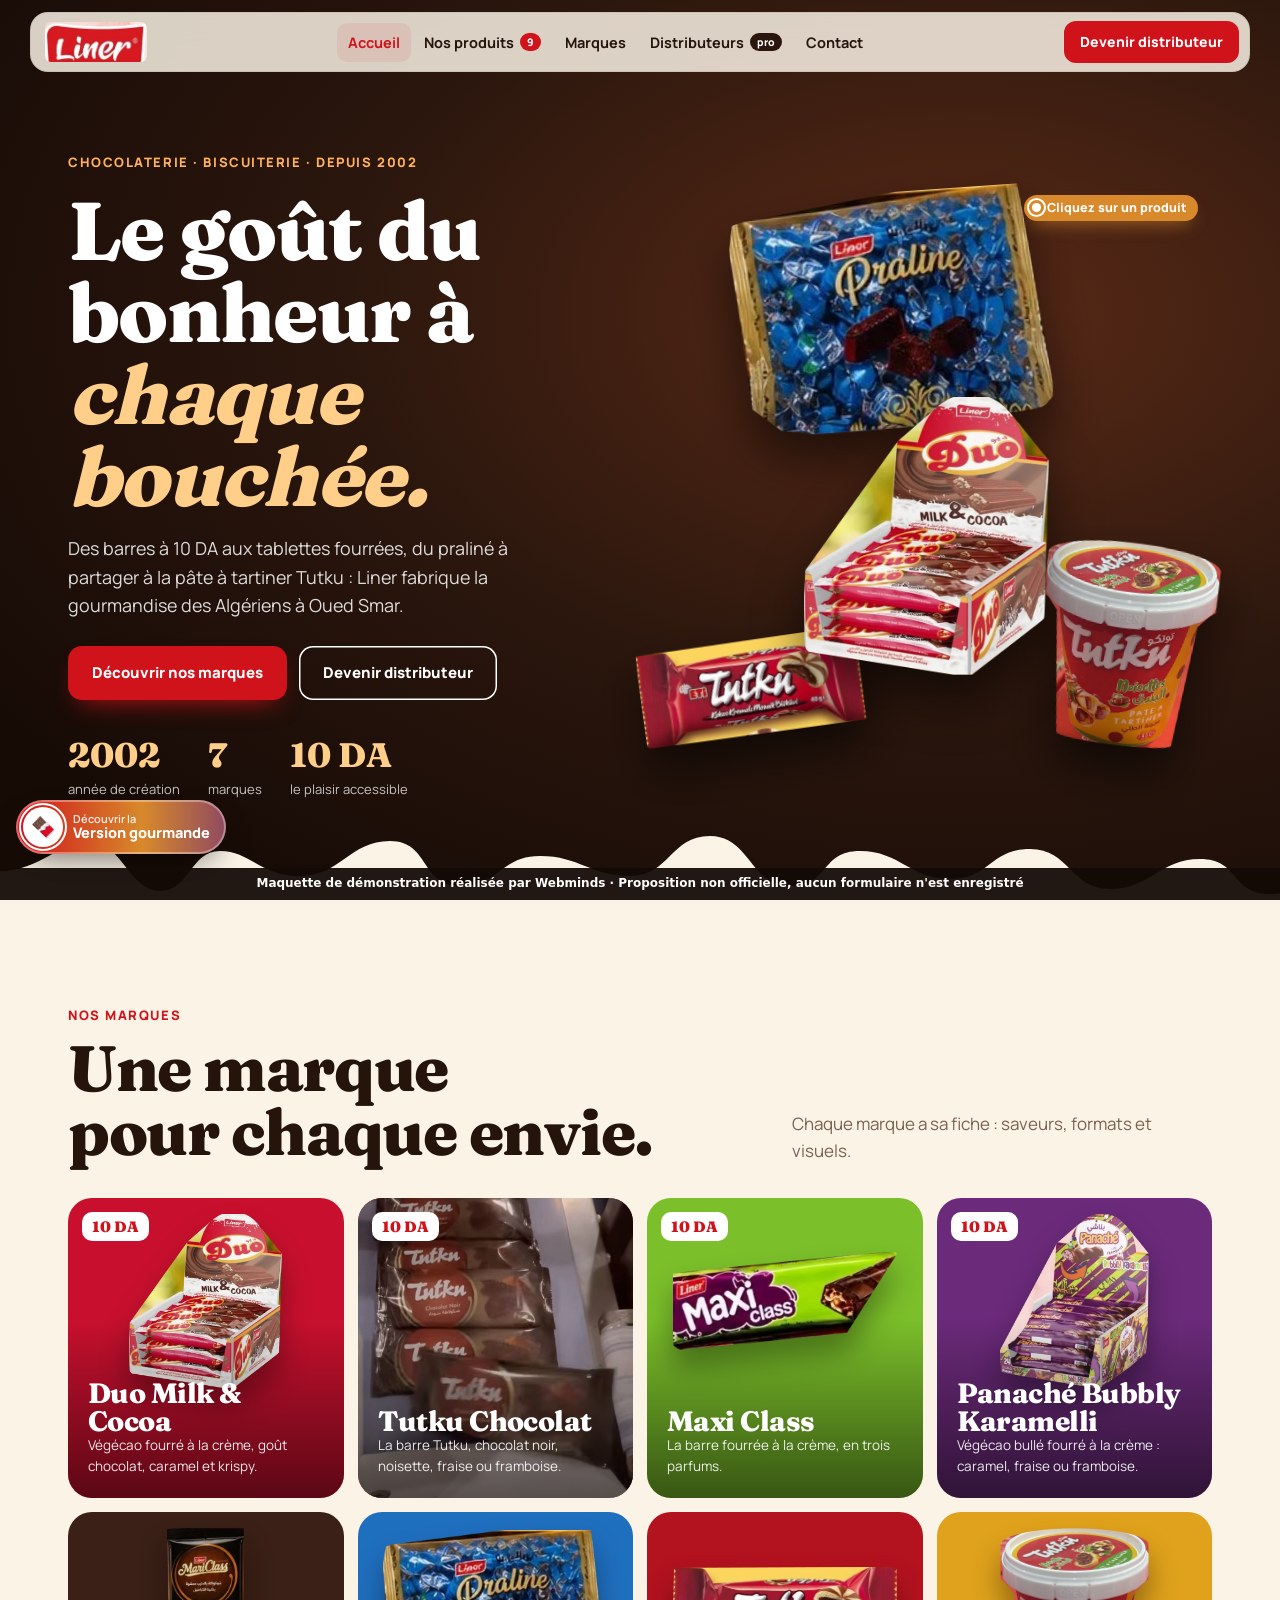
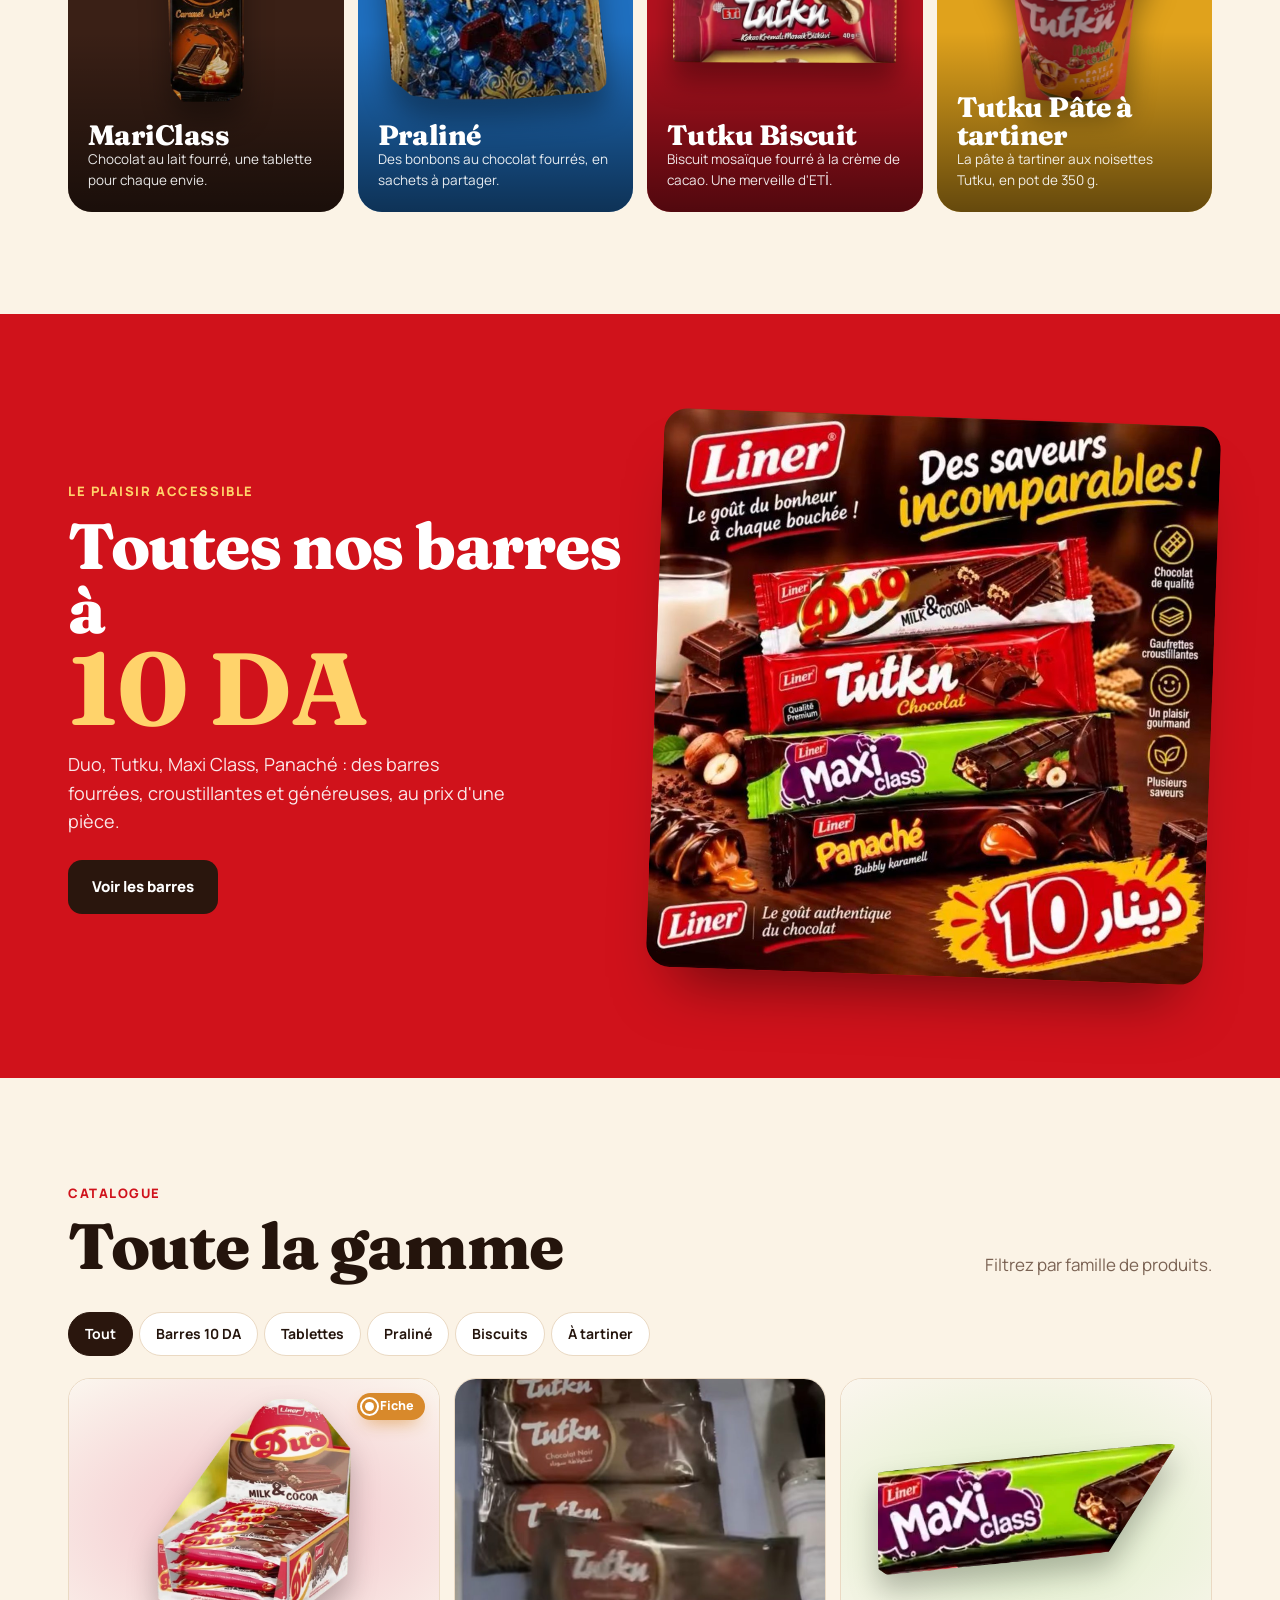
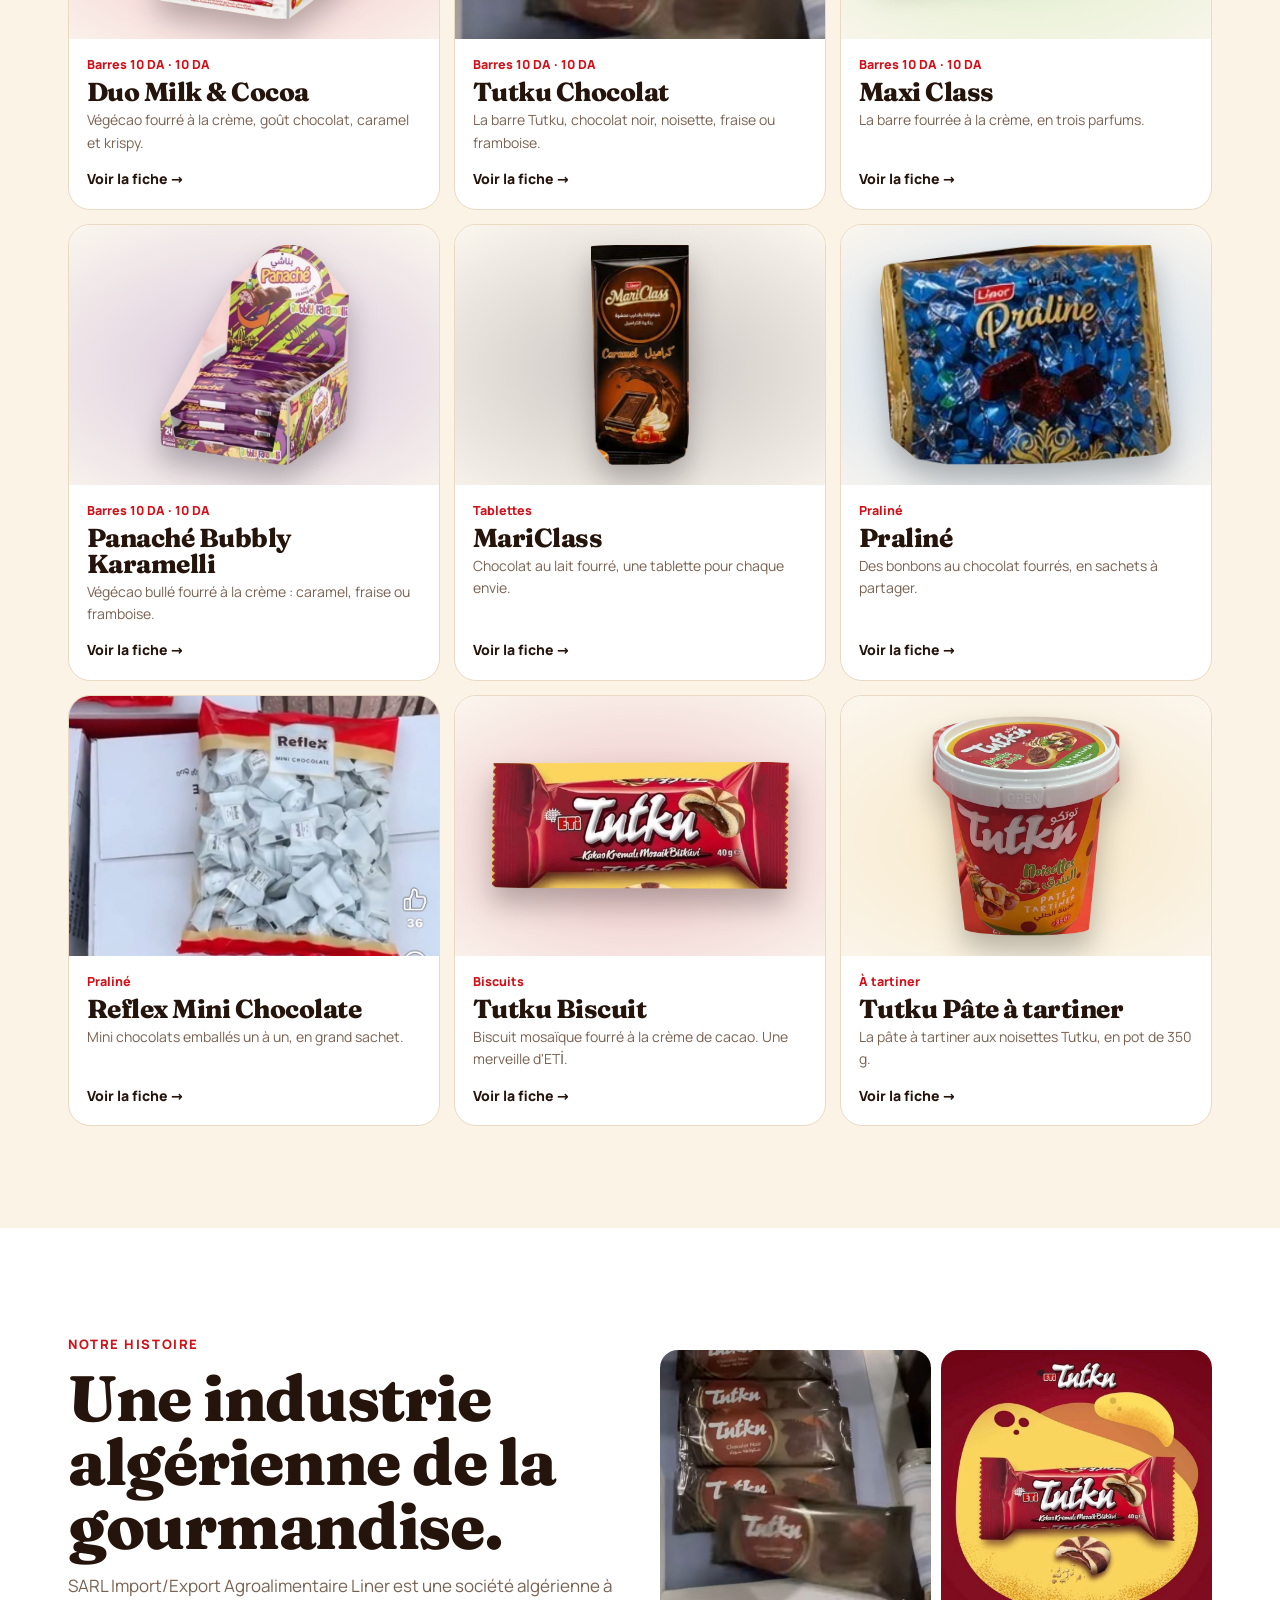
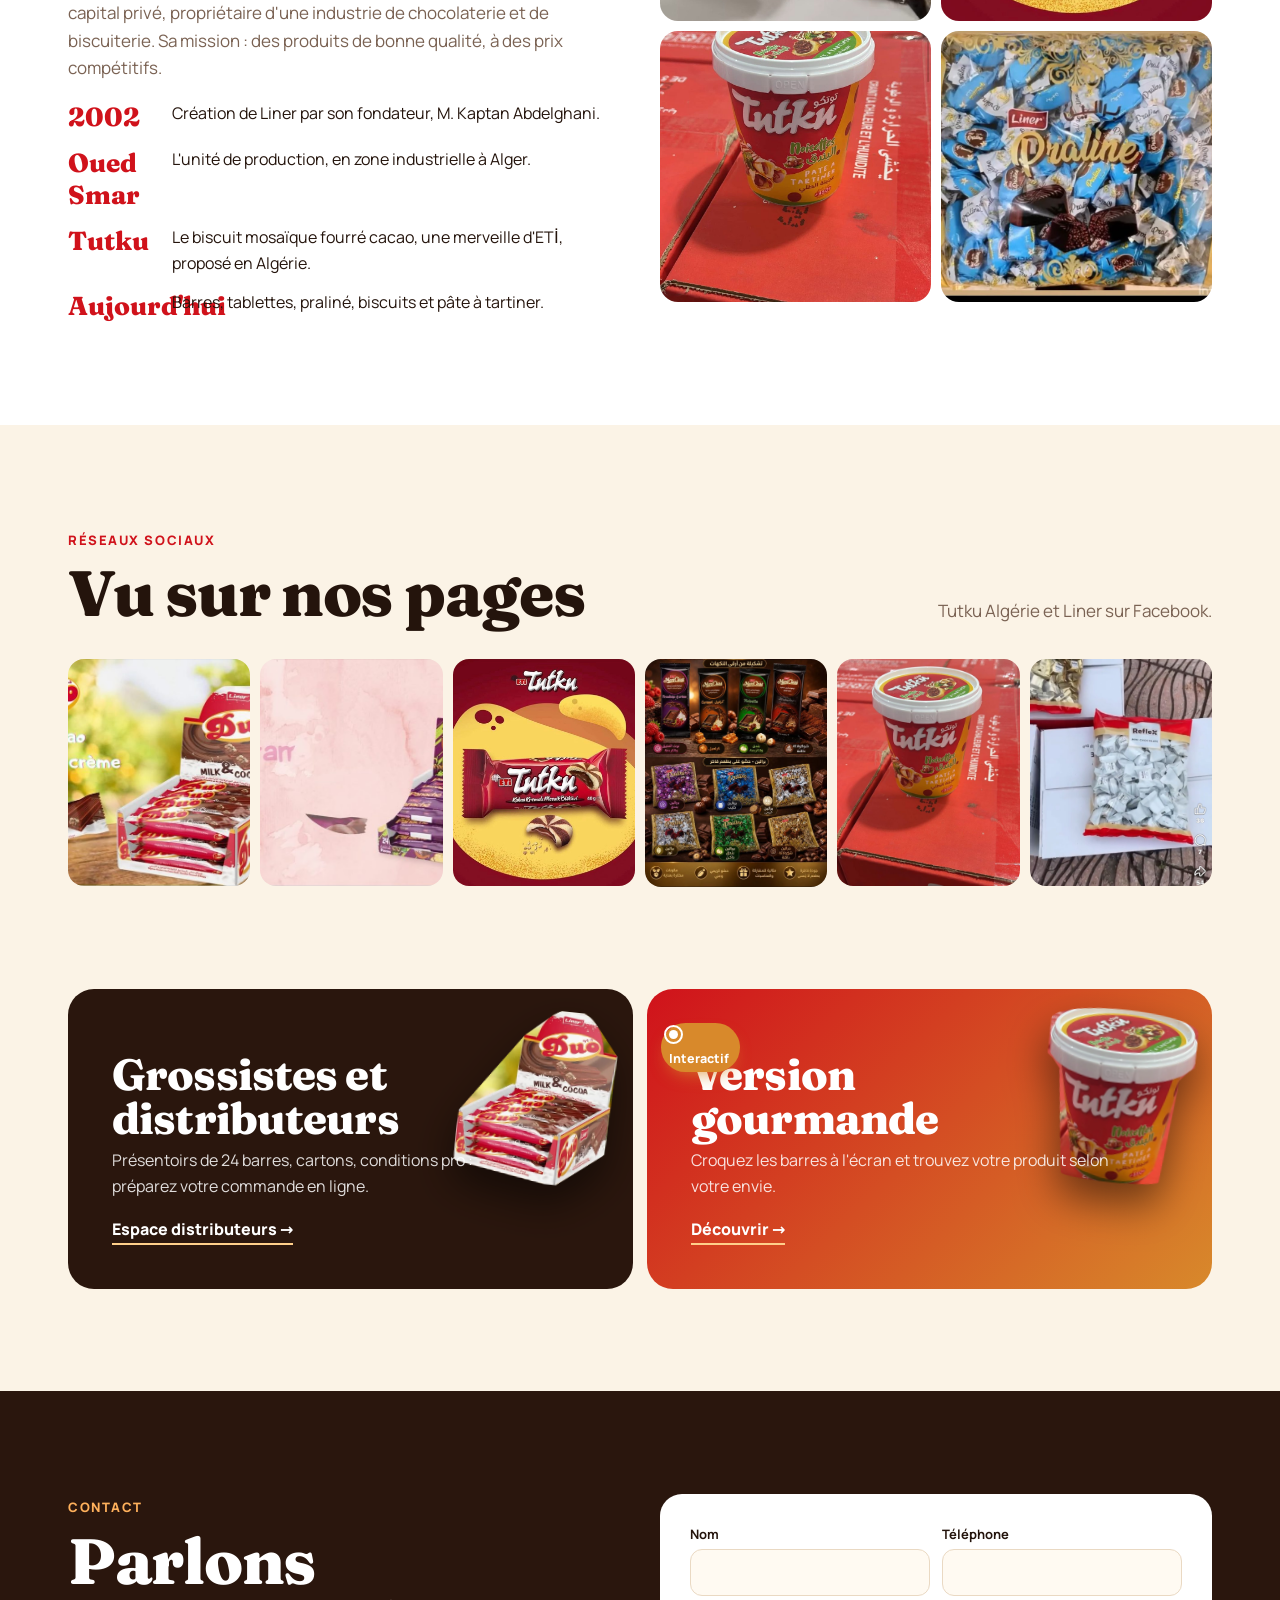
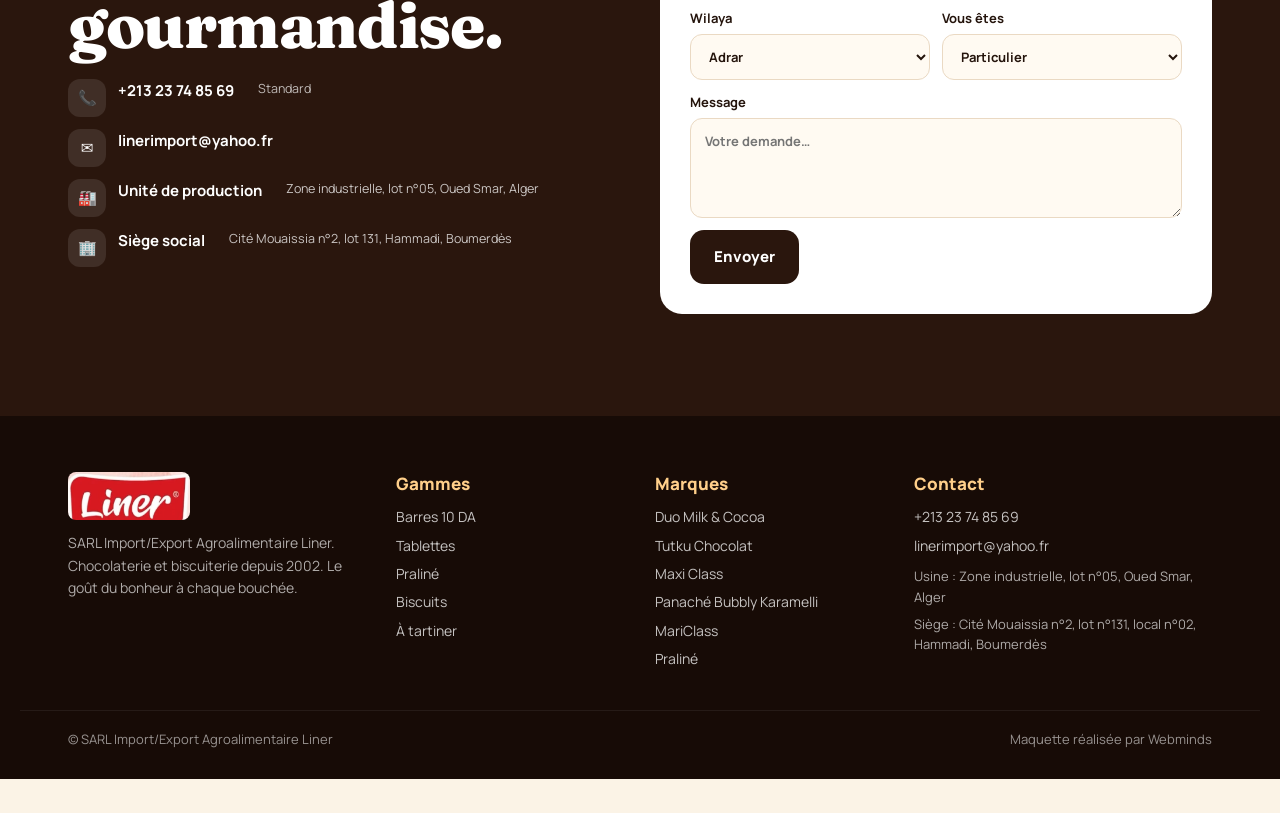
==== index.html @ 7b21f213 "Liner : site 2 versions (corporate + gourmande), produits, distributeurs, proposition réseaux sociau" ====
<!DOCTYPE html><html lang="fr"><head>
<meta charset="utf-8"><meta name="viewport" content="width=device-width, initial-scale=1, viewport-fit=cover"><meta name="robots" content="noindex, nofollow"><meta name="theme-color" content="#2a160d">
<link rel="stylesheet" href="style.css"><link rel="icon" href="img/logo-liner.png">
<title>Liner — Chocolaterie et biscuiterie algérienne depuis 2002</title>
<meta name="description" content="Liner : Duo, Tutku, Maxi Class, Panaché, MariClass, Praliné. Chocolaterie et biscuiterie algérienne depuis 2002, usine à Oued Smar.">
</head><body data-v="corp">
<div id="hdr"></div>
<main>
<section class="c-hero"><div class="wrap in">
 <div>
  <span class="kick">Chocolaterie · Biscuiterie · Depuis 2002</span>
  <h1>Le goût du bonheur à <em>chaque bouchée.</em></h1>
  <p class="lead">Des barres à 10 DA aux tablettes fourrées, du praliné à partager à la pâte à tartiner Tutku : Liner fabrique la gourmandise des Algériens à Oued Smar.</p>
  <div style="display:flex;gap:12px;flex-wrap:wrap"><a class="btn r" href="#marques">Découvrir nos marques</a><a class="btn o" href="distributeurs.html">Devenir distributeur</a></div>
  <div class="stats"><div><b>2002</b><span>année de création</span></div><div><b>7</b><span>marques</span></div><div><b>10 DA</b><span>le plaisir accessible</span></div></div>
 </div>
 <div class="heap" id="heap"><span class="tap tr"><i></i>Cliquez sur un produit</span></div>
</div><svg class="drip" viewBox="0 0 1440 70" preserveAspectRatio="none" aria-hidden="true"><path fill="currentColor" d="M0 70V40c40 0 60-30 90-30s40 50 70 50 30-40 60-40 40 25 80 25 50-35 90-35 30 45 70 45 40-30 80-30 50 20 90 20 40-40 80-40 40 50 80 50 30-35 70-35 50 28 90 28 40-30 80-30 40 40 80 40 50-30 90-30 30 35 70 35 40-25 80-25V70z"/></svg></section>

<section id="marques"><div class="wrap">
 <div class="shead"><div><span class="kick">Nos marques</span><h2 style="margin-top:8px">Une marque<br>pour chaque envie.</h2></div><p>Chaque marque a sa fiche : saveurs, formats et visuels.</p></div>
 <div class="brands" id="brands"></div>
</div></section>

<section class="ten"><div class="wrap teng">
 <div class="rv"><span class="kick" style="color:#ffd36b">Le plaisir accessible</span><h2 style="margin-top:10px">Toutes nos barres à <b>10 DA</b></h2><p style="font-size:18px;opacity:.9;margin:16px 0 24px;max-width:440px">Duo, Tutku, Maxi Class, Panaché : des barres fourrées, croustillantes et généreuses, au prix d'une pièce.</p><a class="btn c" href="produits.html?cat=barres">Voir les barres</a></div>
 <div class="rv"><img src="img/camp-10da.jpg" alt="Les barres Liner à 10 DA"></div>
</div></section>

<section id="gamme"><div class="wrap">
 <div class="shead"><div><span class="kick">Catalogue</span><h2 style="margin-top:8px">Toute la gamme</h2></div><p>Filtrez par famille de produits.</p></div>
 <div class="filters" id="fl"></div><div class="grid" id="grid"></div>
</div></section>

<section style="background:#fff"><div class="wrap story">
 <div class="rv"><span class="kick">Notre histoire</span><h2 style="margin-top:10px">Une industrie algérienne de la gourmandise.</h2>
  <p style="font-size:17px;color:var(--mut);margin-top:14px">SARL Import/Export Agroalimentaire Liner est une société algérienne à capital privé, propriétaire d'une industrie de chocolaterie et de biscuiterie. Sa mission : des produits de bonne qualité, à des prix compétitifs.</p>
  <ul class="tl"><li><b>2002</b><span>Création de Liner par son fondateur, M. Kaptan Abdelghani.</span></li><li><b>Oued Smar</b><span>L'unité de production, en zone industrielle à Alger.</span></li><li><b>Tutku</b><span>Le biscuit mosaïque fourré cacao, une merveille d'ETİ, proposé en Algérie.</span></li><li><b>Aujourd'hui</b><span>Barres, tablettes, praliné, biscuits et pâte à tartiner.</span></li></ul></div>
 <div class="mosaic rv"><img src="img/camp-noir.jpg" alt="Production des barres Tutku" loading="lazy"><img src="img/camp-eti.jpg" alt="Biscuit Tutku" loading="lazy"><img src="img/camp-jar.jpg" alt="Pâte à tartiner Tutku" loading="lazy"><img src="img/camp-praline.jpg" alt="Praliné Liner" loading="lazy"></div>
</div></section>

<section><div class="wrap">
 <div class="shead"><div><span class="kick">Réseaux sociaux</span><h2 style="margin-top:8px">Vu sur nos pages</h2></div><p>Tutku Algérie et Liner sur Facebook.</p></div>
 <div class="gal" id="gal"></div>
</div></section>

<section style="padding-top:0"><div class="wrap duo2">
 <a class="blk rv" href="distributeurs.html"><img class="pk" src="img/duobox.webp" alt=""><h3>Grossistes et<br>distributeurs</h3><p>Présentoirs de 24 barres, cartons, conditions pro : préparez votre commande en ligne.</p><span class="go">Espace distributeurs →</span></a>
 <a class="blk rv" href="fun.html?v=fun" style="background:linear-gradient(135deg,#d0121b,#d8892b)"><span class="tap tl"><i></i>Interactif</span><img class="pk" src="img/jar.webp" alt=""><h3>Version<br>gourmande</h3><p>Croquez les barres à l'écran et trouvez votre produit selon votre envie.</p><span class="go">Découvrir →</span></a>
</div></section>
<section class="contact" id="contact"><div class="wrap cg">
 <div><span class="kick" style="color:#ffb15c">Contact</span><h2 style="margin-top:10px">Parlons<br>gourmandise.</h2>
  <div class="ci">
   <a href="tel:+21323748569"><span>📞</span><div><b>+213 23 74 85 69</b><br><small style="opacity:.7">Standard</small></div></a>
   <a href="mailto:linerimport@yahoo.fr"><span>✉️</span><div><b>linerimport@yahoo.fr</b></div></a>
   <div><span>🏭</span><div><b>Unité de production</b><br><small style="opacity:.75">Zone industrielle, lot n°05, Oued Smar, Alger</small></div></div>
   <div><span>🏢</span><div><b>Siège social</b><br><small style="opacity:.75">Cité Mouaissia n°2, lot 131, Hammadi, Boumerdès</small></div></div>
  </div></div>
 <form class="f" id="cform">
  <label>Nom<input required autocomplete="name"></label><label>Téléphone<input type="tel" required autocomplete="tel"></label>
  <label>Wilaya<select id="cw"></select></label><label>Vous êtes<select><option>Particulier</option><option>Épicerie / supérette</option><option>Grossiste / distributeur</option><option>Grande surface</option></select></label>
  <label class="full">Message<textarea placeholder="Votre demande…"></textarea></label>
  <button class="btn c" type="submit">Envoyer</button>
 </form></div></section>
</main>
<div id="ftr"></div>
<script src="data.js"></script><script src="core.js"></script>
<script>
document.getElementById('heap').insertAdjacentHTML('beforeend',['tutku','duo','pate','praline'].map(k=>'<a href="produit.html?p='+k+'" aria-label="'+P[k].name+'">'+pimg(k)+'</a>').join(''));
document.getElementById('brands').innerHTML=ORDER.filter(k=>k!=='reflex').slice(0,8).map(k=>{const p=P[k];return '<a class="br rv" href="produit.html?p='+k+'" style="--c:'+p.c+'">'+(p.price?'<span class="px">'+p.price+'</span>':'')+'<div class="im">'+pimg(k)+'</div><div><h3>'+p.name+'</h3><p>'+p.short+'</p></div></a>'}).join('');
let cat='all';const fl=document.getElementById('fl');
fl.innerHTML=[['all','Tout']].concat(Object.keys(CAT).map(c=>[c,CAT[c][0]])).map(x=>'<button type="button" data-c="'+x[0]+'" class="'+(x[0]==='all'?'on':'')+'">'+x[1]+'</button>').join('');
document.getElementById('grid').innerHTML=ORDER.map((k,i)=>{const p=P[k];return '<a class="pc" data-c="'+p.cat+'" href="produit.html?p='+k+'" style="--c:'+p.c+'">'+(i===0?'<span class="tap tr"><i></i>Fiche</span>':'')+'<div class="vis">'+pimg(k)+'</div><div class="tx"><small>'+CAT[p.cat][0]+(p.price?' · '+p.price:'')+'</small><h3>'+p.name+'</h3><p>'+p.short+'</p><span class="go">Voir la fiche →</span></div></a>'}).join('');
fl.onclick=e=>{const b=e.target.closest('button');if(!b)return;fl.querySelectorAll('button').forEach(x=>x.classList.toggle('on',x===b));document.querySelectorAll('.pc').forEach(c=>c.classList.toggle('hide',b.dataset.c!=='all'&&c.dataset.c!==b.dataset.c))};
document.getElementById('gal').innerHTML=['duo','panache','tutku','mariclass','pate','reflex'].map(k=>'<a href="produit.html?p='+k+'"><img src="'+P[k].camp+'" alt="Publication '+P[k].name+'" loading="lazy"></a>').join('');
contactInit();reveal();
</script>
</body></html>
---- style.css ----
@font-face{font-family:'Fraunces';font-weight:600;font-display:swap;src:url(fonts/fraunces-latin-600-normal.woff2) format('woff2')}
@font-face{font-family:'Fraunces';font-weight:700;font-display:swap;src:url(fonts/fraunces-latin-700-normal.woff2) format('woff2')}
@font-face{font-family:'Fraunces';font-weight:800;font-display:swap;src:url(fonts/fraunces-latin-800-normal.woff2) format('woff2')}
@font-face{font-family:'Fraunces';font-weight:900;font-display:swap;src:url(fonts/fraunces-latin-900-normal.woff2) format('woff2')}
@font-face{font-family:'Baloo 2';font-weight:600;font-display:swap;src:url(fonts/baloo-2-latin-600-normal.woff2) format('woff2')}
@font-face{font-family:'Baloo 2';font-weight:700;font-display:swap;src:url(fonts/baloo-2-latin-700-normal.woff2) format('woff2')}
@font-face{font-family:'Baloo 2';font-weight:800;font-display:swap;src:url(fonts/baloo-2-latin-800-normal.woff2) format('woff2')}
@font-face{font-family:'Manrope';font-weight:400;font-display:swap;src:url(fonts/manrope-latin-400-normal.woff2) format('woff2')}
@font-face{font-family:'Manrope';font-weight:600;font-display:swap;src:url(fonts/manrope-latin-600-normal.woff2) format('woff2')}
@font-face{font-family:'Manrope';font-weight:700;font-display:swap;src:url(fonts/manrope-latin-700-normal.woff2) format('woff2')}
@font-face{font-family:'Manrope';font-weight:800;font-display:swap;src:url(fonts/manrope-latin-800-normal.woff2) format('woff2')}
:root{--red:#d0121b;--red2:#a50d14;--coc:#2a160d;--coc2:#45251a;--cream:#fbf3e6;--car:#d8892b;--ink:#24140c;--mut:#7a6253;--line:#ead9c3;--ease:cubic-bezier(.2,.8,.2,1)}
*{box-sizing:border-box;margin:0;padding:0}
:root{padding-top:env(safe-area-inset-top,0px)}
html{scroll-behavior:smooth;overflow-x:clip;scroll-padding-top:90px}
body{background:var(--cream);color:var(--ink);font-family:'Manrope',system-ui,sans-serif;line-height:1.6;overflow-x:clip;-webkit-font-smoothing:antialiased;padding-bottom:34px}
img{max-width:100%;display:block}a{color:inherit;text-decoration:none}button,input,select,textarea{font:inherit;color:inherit}
:focus-visible{outline:3px solid var(--car);outline-offset:3px;border-radius:6px}
.wrap{max-width:1240px;margin:0 auto;padding-inline:clamp(18px,4vw,48px)}
section{padding-block:clamp(64px,8vw,110px);position:relative}main{overflow-x:clip}
h1,h2,h3{font-family:'Fraunces',Georgia,serif;font-weight:800;line-height:1;letter-spacing:-.02em}
.v-fun h1,.v-fun h2,.v-fun h3{font-family:'Baloo 2',system-ui,sans-serif;font-weight:800;letter-spacing:-.01em;line-height:.95}
h2{font-size:clamp(36px,5vw,66px)}
.kick{font:800 13px 'Manrope';letter-spacing:.12em;text-transform:uppercase;color:var(--red)}
header.top{position:fixed;z-index:60;top:calc(12px + env(safe-area-inset-top,0px));left:50%;transform:translateX(-50%);width:min(1220px,calc(100% - 24px));display:flex;align-items:center;justify-content:space-between;gap:12px;padding:8px 10px 8px 14px;border-radius:18px;background:rgba(251,243,230,.85);backdrop-filter:blur(14px);-webkit-backdrop-filter:blur(14px);border:1px solid rgba(42,22,13,.08);transition:.3s}
header.top.solid{background:rgba(251,243,230,.96);box-shadow:0 10px 30px -20px rgba(42,22,13,.6)}
header.top .logo img{height:40px;width:auto;border-radius:6px}
header.top nav{display:flex;gap:2px;font-weight:700;font-size:14.5px}
header.top nav a{display:inline-flex;align-items:center;gap:6px;padding:8px 11px;border-radius:10px}
header.top nav a:hover,header.top nav a.act{background:rgba(208,18,27,.08);color:var(--red)}
.hr{display:flex;gap:8px;align-items:center}
.cta{background:var(--red);color:#fff;padding:10px 16px;border-radius:12px;font-weight:800;font-size:14px;white-space:nowrap}
.burger{display:none;width:44px;height:44px;border-radius:12px;border:0;background:var(--red);color:#fff;font-size:20px}
.menu{position:fixed;inset:0;z-index:80;background:var(--coc);color:#fff;display:none;flex-direction:column;justify-content:center;gap:8px;padding:0 28px}
.menu.open{display:flex}.menu a{font:800 clamp(28px,8vw,42px) 'Fraunces';display:flex;align-items:center;gap:10px}
.menu .mx{position:absolute;top:20px;right:20px;width:48px;height:48px;border-radius:12px;border:0;background:#fff;color:#111;font-size:20px}
.pst{display:inline-flex;align-items:center;font:800 10.5px/1 'Manrope';padding:4px 7px;border-radius:999px;position:relative}
.pst.n{background:var(--red);color:#fff}.pst.b{background:var(--coc);color:#fff}.pst.g{background:var(--car);color:#fff}
.pst.g::after{content:"";position:absolute;inset:-3px;border-radius:999px;border:2px solid var(--car);animation:ping 1.6s ease-out infinite}
@keyframes ping{0%{transform:scale(.9);opacity:.9}100%{transform:scale(1.35);opacity:0}}
.tap{position:absolute;z-index:6;display:inline-flex;align-items:center;gap:6px;background:var(--car);color:#fff;font:800 12.5px/1 'Manrope';padding:7px 11px 7px 8px;border-radius:999px;pointer-events:none;white-space:nowrap;box-shadow:0 8px 18px -8px rgba(216,137,43,.9)}
.tap i{width:9px;height:9px;border-radius:50%;background:#fff;position:relative}.tap i::after{content:"";position:absolute;inset:-5px;border-radius:50%;border:2px solid #fff;animation:ping 1.4s ease-out infinite}
.tap.tr{top:14px;right:14px}.tap.tl{top:14px;left:14px}
.vswitch{position:fixed;z-index:90;bottom:calc(46px + env(safe-area-inset-bottom,0px));left:16px;display:flex;align-items:center;gap:10px;padding:7px 16px 7px 7px;border-radius:999px;color:#fff;font:800 14.5px/1.1 'Manrope';background:linear-gradient(90deg,#d0121b,#d8892b,#6b2a7a,#1f6fbf,#7bbf2a,#d0121b);background-size:300% 100%;animation:vsg 6s linear infinite,vsw 5s ease-in-out infinite;box-shadow:0 14px 30px -10px rgba(0,0,0,.55),inset 0 0 0 2px rgba(255,255,255,.35)}
.vswitch small{display:block;font-size:11px;font-weight:600;opacity:.9}
.vswitch .vs-i{width:40px;height:40px;border-radius:50%;background:#fff;display:grid;place-items:center;font-size:20px;position:relative}
.vswitch .vs-i::after{content:"";position:absolute;inset:-4px;border-radius:50%;border:2px solid #fff;animation:ping 1.6s ease-out infinite}
.v-fun .vswitch{background:var(--coc);animation:vsw 5s ease-in-out infinite}
@keyframes vsg{to{background-position:300% 0}}@keyframes vsw{0%,82%,100%{rotate:0deg}86%{rotate:-6deg}90%{rotate:5deg}94%{rotate:-3deg}}
#wm-demo{position:fixed;left:0;right:0;bottom:0;z-index:2147483000;background:rgba(20,10,6,.94);color:#fff;font:600 12px/1.3 system-ui,sans-serif;text-align:center;padding:8px 12px calc(8px + env(safe-area-inset-bottom,0px))}
.btn{display:inline-flex;align-items:center;justify-content:center;gap:10px;padding:15px 24px;border-radius:14px;font-weight:800;font-size:15px;border:0;cursor:pointer;transition:transform .3s var(--ease),box-shadow .3s;white-space:nowrap}
.btn.r{background:var(--red);color:#fff;box-shadow:0 12px 26px -12px rgba(208,18,27,.9)}.btn.r:hover{transform:translateY(-2px)}
.btn.c{background:var(--coc);color:#fff}.btn.o{box-shadow:inset 0 0 0 1.5px currentColor;background:transparent}
.btn.done{background:#1f9d55!important;color:#fff!important}
.rv{opacity:0;transform:translateY(24px);transition:opacity .7s,transform .8s var(--ease)}.rv.in{opacity:1;transform:none}
.shead{display:flex;justify-content:space-between;align-items:flex-end;gap:24px;flex-wrap:wrap;margin-bottom:34px}.shead p{max-width:420px;color:var(--mut);font-size:17px}
/* CORP HERO */
.c-hero{padding:0;background:radial-gradient(90% 80% at 75% 35%,#5a2a17 0%,#2a160d 55%,#170b06 100%);color:#fff;overflow:hidden}
.c-hero .in{display:grid;grid-template-columns:1fr 1.1fr;gap:30px;align-items:center;min-height:min(100svh,900px);padding-block:120px 70px;position:relative}
.c-hero h1{font-size:clamp(46px,6.4vw,94px);margin:16px 0}.c-hero h1 em{font-style:italic;color:#ffcf8a}
.c-hero .lead{font-size:clamp(16px,1.4vw,19px);opacity:.85;max-width:470px;margin-bottom:26px}
.c-hero .kick{color:#ffb15c}
.stats{display:flex;gap:28px;margin-top:34px;flex-wrap:wrap}.stats b{display:block;font:800 34px 'Fraunces';color:#ffcf8a}.stats span{font-size:13px;opacity:.75}
.heap{position:relative;height:clamp(380px,46vw,620px)}
.heap a{position:absolute;transition:transform .6s var(--ease)}.heap img{filter:drop-shadow(0 26px 24px rgba(0,0,0,.55))}
.heap a:nth-of-type(1){left:2%;bottom:6%;width:38%;transform:rotate(-8deg);z-index:2}
.heap a:nth-of-type(2){left:30%;bottom:16%;width:42%;z-index:3}
.heap a:nth-of-type(3){right:0;bottom:4%;width:30%;transform:rotate(7deg);z-index:2}
.heap a:nth-of-type(4){left:18%;top:2%;width:56%;transform:rotate(-4deg);z-index:1}
.heap a:hover{transform:translateY(-10px) rotate(0deg)!important;z-index:5}
.drip{position:absolute;left:0;right:0;bottom:-1px;height:70px;z-index:2;color:var(--cream)}
/* marques */
.brands{display:grid;grid-template-columns:repeat(4,1fr);gap:14px}
.br{position:relative;border-radius:24px;overflow:hidden;min-height:300px;padding:20px;display:flex;flex-direction:column;justify-content:flex-end;color:#fff;background:var(--c);transition:transform .45s var(--ease)}
.br:hover{transform:translateY(-6px)}
.br .im{position:absolute;inset:16px 16px 110px;display:flex;align-items:center;justify-content:center}
.br .im img.cut{max-height:100%;max-width:92%;width:auto;filter:drop-shadow(0 18px 14px rgba(0,0,0,.35));transition:transform .5s var(--ease)}
.br .im img.ph{position:absolute;inset:-16px -16px -110px;width:calc(100% + 32px);height:calc(100% + 126px);object-fit:cover;opacity:.9;max-width:none}
.br:hover .im img.cut{transform:scale(1.06) rotate(-3deg)}
.br::after{content:"";position:absolute;inset:auto 0 0 0;height:60%;background:linear-gradient(transparent,rgba(0,0,0,.55))}
.br>div:last-child{position:relative;z-index:2}.br h3{font-size:28px}.br p{font-size:13.5px;opacity:.9}
.br .px{position:absolute;top:14px;left:14px;z-index:3;background:#fff;color:var(--red);font:900 15px 'Fraunces';padding:5px 10px;border-radius:10px}
.filters{display:flex;gap:6px;flex-wrap:wrap;margin-bottom:22px}
.filters button{border:1.5px solid var(--line);background:#fff;border-radius:999px;padding:10px 16px;font-weight:700;cursor:pointer;font-size:14px}
.filters button.on{background:var(--coc);border-color:var(--coc);color:#fff}
.grid{display:grid;grid-template-columns:repeat(3,1fr);gap:14px}
.pc{position:relative;background:#fff;border:1px solid var(--line);border-radius:22px;overflow:hidden;display:flex;flex-direction:column;transition:transform .4s var(--ease),box-shadow .4s}
.pc:hover{transform:translateY(-5px);box-shadow:0 30px 50px -30px rgba(42,22,13,.5)}
.pc .vis{height:260px;display:flex;align-items:center;justify-content:center;padding:20px;background:radial-gradient(80% 70% at 50% 55%,color-mix(in srgb,var(--c) 26%,#fff),#fbf6ee);position:relative;overflow:hidden}
.pc .vis img.cut{max-height:100%;max-width:90%;width:auto;filter:drop-shadow(0 16px 14px rgba(0,0,0,.25));transition:transform .5s var(--ease)}
.pc .vis img.ph{position:absolute;inset:0;width:100%;height:100%;object-fit:cover}
.pc:hover .vis img.cut{transform:scale(1.05)}
.pc .tx{padding:16px 18px 18px;display:flex;flex-direction:column;gap:4px;flex:1}
.pc small{font-weight:800;color:var(--red);font-size:12.5px}.pc h3{font-size:26px}.pc p{font-size:14px;color:var(--mut)}
.pc .go{margin-top:auto;padding-top:10px;font-weight:800;font-size:14px}.pc.hide{display:none}
.ten{background:var(--red);color:#fff;overflow:hidden}
.teng{display:grid;grid-template-columns:1fr 1fr;gap:30px;align-items:center}
.ten h2 b{font-size:1.6em;color:#ffd36b;display:block;line-height:.9}
.ten img{border-radius:24px;box-shadow:0 40px 60px -30px rgba(0,0,0,.5);transform:rotate(2deg)}
.story{display:grid;grid-template-columns:1fr 1fr;gap:40px;align-items:center}
.tl{list-style:none;display:grid;gap:14px;margin-top:20px}.tl li{display:grid;grid-template-columns:90px 1fr;gap:14px;align-items:start}
.tl b{font:800 26px 'Fraunces';color:var(--red)}
.mosaic{display:grid;grid-template-columns:repeat(2,1fr);gap:10px}.mosaic img{border-radius:18px;aspect-ratio:1;object-fit:cover;width:100%}
.gal{display:grid;grid-template-columns:repeat(6,1fr);gap:10px}.gal a{border-radius:16px;overflow:hidden;aspect-ratio:4/5}.gal img{width:100%;height:100%;object-fit:cover;transition:transform .6s var(--ease)}.gal a:hover img{transform:scale(1.05)}
.duo2{display:grid;grid-template-columns:1fr 1fr;gap:14px}
.blk{position:relative;border-radius:26px;padding:clamp(26px,4vw,44px);min-height:300px;overflow:hidden;color:#fff;background:var(--coc);display:flex;flex-direction:column;justify-content:flex-end}
.blk h3{font-size:clamp(30px,3.4vw,44px)}.blk p{opacity:.85;max-width:420px;margin-top:8px}.blk .go{margin-top:18px;font-weight:800;border-bottom:2px solid #ffcf8a;align-self:flex-start}
.blk img.pk{position:absolute;right:20px;top:20px;height:58%;width:auto;filter:drop-shadow(0 20px 20px rgba(0,0,0,.5));transform:rotate(6deg)}
.contact{background:var(--coc);color:#fff}
.cg{display:grid;grid-template-columns:1fr 1fr;gap:40px}
.ci{display:grid;gap:12px;margin-top:22px}.ci a,.ci div{display:flex;gap:12px;align-items:flex-start;font-size:15px}.ci span{width:38px;height:38px;flex:none;border-radius:12px;background:rgba(255,255,255,.1);display:grid;place-items:center}
.f{display:grid;grid-template-columns:1fr 1fr;gap:12px;background:#fff;color:var(--ink);border-radius:22px;padding:clamp(18px,3vw,30px)}
.f .full{grid-column:1/-1}.f label{display:grid;gap:5px;font-size:13px;font-weight:700}
.f input,.f select,.f textarea{border:1.5px solid var(--line);background:#fffaf2;border-radius:12px;padding:12px 14px;width:100%}
.f textarea{min-height:100px}.f .btn{grid-column:1/-1;justify-self:start}
.ft{background:#170b06;color:#fff;padding:56px 0 30px}
.fg{display:grid;grid-template-columns:1.3fr 1fr 1fr 1.3fr;gap:30px}.flogo{height:48px;width:auto;margin-bottom:12px;border-radius:8px}
.ft p{opacity:.65;font-size:14px;max-width:290px}.ft .fa{font-size:13px;margin-top:6px}
.ft h4{color:#ffcf8a;font:800 17px 'Manrope';margin-bottom:8px}.ft a{display:block;opacity:.75;font-size:14px;padding:3px 0}.ft a:hover{opacity:1;color:#ffcf8a}
.fb{display:flex;justify-content:space-between;gap:10px;flex-wrap:wrap;border-top:1px solid rgba(255,255,255,.12);margin-top:36px;padding-top:18px;font-size:13px;opacity:.55}
/* produit */
.p-hero{background:radial-gradient(90% 90% at 70% 40%,color-mix(in srgb,var(--c) 70%,#000) 0%,#170b06 75%);color:#fff;padding:0;overflow:hidden}
.v-fun .p-hero{background:var(--c)}
.p-hero .in{display:grid;grid-template-columns:1fr 1fr;gap:30px;align-items:center;padding-block:130px 70px}
.crumb{font-size:14px;opacity:.8;display:flex;gap:8px;flex-wrap:wrap}.crumb a{text-decoration:underline}
.p-hero h1{font-size:clamp(46px,6vw,86px);margin:12px 0 4px}.p-hero .ar{font-size:26px;color:#ffcf8a;direction:rtl;text-align:left}
.p-hero .lead{font-size:18px;opacity:.88;max-width:500px;margin:14px 0 20px}
.chips{display:flex;flex-wrap:wrap;gap:8px}.chips span{border:1px solid rgba(255,255,255,.4);border-radius:999px;padding:6px 12px;font-size:13.5px;font-weight:700}
.p-hero .stage{display:flex;justify-content:center;align-items:center;height:clamp(320px,38vw,520px)}
.p-hero .stage img{max-height:96%;width:auto;filter:drop-shadow(0 34px 30px rgba(0,0,0,.55));transition:opacity .3s}
.p-hero .stage img.ph{border-radius:24px;max-height:90%;object-fit:cover}
.vars{display:flex;flex-wrap:wrap;gap:8px;margin:0 0 22px}.vars button{border:0;border-radius:999px;padding:9px 14px;font-weight:800;background:rgba(255,255,255,.14);color:#fff;cursor:pointer}.vars button.on{background:#fff;color:var(--ink)}
.pgrid{display:grid;grid-template-columns:1.1fr .9fr;gap:18px;align-items:start}
.panel{background:#fff;border:1px solid var(--line);border-radius:22px;padding:clamp(22px,3vw,32px)}.panel+.panel{margin-top:16px}.panel h2{font-size:clamp(28px,3vw,38px);margin-bottom:12px}
.panel ul{list-style:none;display:grid;gap:10px}.panel li{display:flex;gap:10px}.panel li::before{content:"";flex:none;width:10px;height:10px;border-radius:50%;background:var(--red);margin-top:8px}
.rel{display:grid;grid-template-columns:repeat(3,1fr);gap:14px}
.perks{display:grid;grid-template-columns:repeat(4,1fr);gap:14px}.perk{background:#fff;border:1px solid var(--line);border-radius:20px;padding:22px}.perk .e{font-size:30px}.perk h3{font-size:22px;margin:8px 0 4px}.perk p{font-size:14.5px;color:var(--mut)}
.sim{display:grid;gap:10px}.sim .row{display:grid;grid-template-columns:1fr 120px;gap:10px;align-items:center;background:#fffaf2;border:1px solid var(--line);border-radius:14px;padding:10px 14px}
.sim input{border:1.5px solid var(--line);border-radius:10px;padding:8px 10px;width:100%;background:#fff}
.tot{display:flex;justify-content:space-between;font-weight:800;font-size:18px;margin-top:12px}
.note{font-size:12.5px;color:var(--mut);margin-top:10px}
@media (max-width:1050px){header.top nav,.hr .cta{display:none}.burger{display:grid;place-items:center}
 .c-hero .in,.p-hero .in,.teng,.story,.cg,.pgrid{grid-template-columns:1fr}.heap,.p-hero .stage{order:-1}
 .brands,.perks{grid-template-columns:1fr 1fr}.grid,.rel{grid-template-columns:1fr 1fr}.gal{grid-template-columns:repeat(3,1fr)}.fg{grid-template-columns:1fr 1fr}}
@media (max-width:620px){.grid,.rel,.brands,.perks,.duo2,.f{grid-template-columns:1fr}.pc .vis{height:280px}.fg{grid-template-columns:1fr}.stats b{font-size:28px}}
@media (prefers-reduced-motion:reduce){*,*::before,*::after{animation:none!important;transition:none!important}.rv{opacity:1;transform:none}}
/* FUN */
.v-fun{--cream:#fff4e2;background:var(--cream)}
.f-hero{padding:0;min-height:100svh;background:radial-gradient(70% 60% at 70% 55%,#ffd99b,#ffb347 55%,#f08a1c);overflow:hidden;display:flex;align-items:center}
.f-hero .topdrip{position:absolute;left:0;right:0;top:0;height:170px;z-index:1;color:#3a1d10;pointer-events:none}
.f-hero .topdrip path{animation:dr 5s ease-in-out infinite alternate}
@keyframes dr{to{transform:translateY(12px)}}
.f-hero .in{position:relative;z-index:2;display:grid;grid-template-columns:1fr 1fr;gap:20px;align-items:center;width:100%;padding-block:150px 60px}
.f-hero h1{font-size:clamp(58px,9vw,140px);color:#3a1d10}
.f-hero h1 span{color:var(--red);display:inline-block;transform:rotate(-3deg)}
.f-hero .lead{font-size:19px;font-weight:600;color:#4a2615;max-width:440px;margin:14px 0 22px}
.biteZone{position:relative;display:flex;flex-direction:column;align-items:center;gap:14px}
.biteZone .pk{position:relative;width:min(560px,92%);cursor:pointer;user-select:none;-webkit-tap-highlight-color:transparent;transition:transform .15s}
.biteZone .pk:active{transform:scale(.97) rotate(-1deg)}
.biteZone .pk img{width:100%;filter:drop-shadow(0 30px 26px rgba(80,30,0,.45));pointer-events:none}
.biteZone canvas{position:absolute;inset:-40% -20%;width:140%;height:180%;pointer-events:none}
.count{background:#fff;border-radius:999px;padding:8px 16px;font:800 16px 'Baloo 2';box-shadow:0 10px 24px -12px rgba(0,0,0,.4)}
.count b{color:var(--red)}
.pk.pop{animation:pop .5s var(--ease)}@keyframes pop{0%{transform:scale(.6) rotate(-8deg);opacity:0}100%{transform:none;opacity:1}}
.moods{display:flex;flex-wrap:wrap;gap:10px;margin-bottom:24px}
.moods button{border:0;border-radius:18px;padding:14px 18px;font:800 18px 'Baloo 2';background:#fff;box-shadow:0 8px 20px -12px rgba(0,0,0,.35);cursor:pointer;transition:transform .25s var(--ease)}
.moods button:hover{transform:translateY(-3px) rotate(-2deg)}.moods button.on{background:var(--red);color:#fff}
.mres{display:grid;grid-template-columns:repeat(4,1fr);gap:12px}
.mres a{background:var(--c);color:#fff;border-radius:22px;padding:16px;min-height:250px;display:flex;flex-direction:column;justify-content:flex-end;position:relative;overflow:hidden;animation:pop .45s var(--ease) both}
.mres a .im{position:absolute;inset:12px 12px 70px;display:flex;align-items:center;justify-content:center}.mres a img.cut{max-height:100%;max-width:90%;width:auto;filter:drop-shadow(0 14px 12px rgba(0,0,0,.35))}
.mres a img.ph{position:absolute;inset:-12px -12px -70px;width:calc(100% + 24px);height:calc(100% + 82px);object-fit:cover;max-width:none}
.mres a b{position:relative;font:800 22px 'Baloo 2';background:#fff;color:var(--ink);border-radius:12px;padding:4px 10px;align-self:flex-start}
.budget{background:#3a1d10;color:#fff;border-radius:32px;padding:clamp(24px,4vw,48px);display:grid;grid-template-columns:1fr 1fr;gap:30px;align-items:center}
.budget input[type=range]{width:100%;accent-color:#ffb347;height:30px}
.budget .big{font:800 clamp(60px,9vw,120px)/1 'Baloo 2';color:#ffb347}
.bars{display:flex;flex-wrap:wrap;gap:6px;min-height:120px;align-content:flex-start}
.bars i{width:44px;height:16px;border-radius:4px;background:linear-gradient(90deg,#c8102e,#e8414f);box-shadow:0 3px 0 #7a0a1a;animation:pop .35s var(--ease) both}
.bars i:nth-child(4n+2){background:linear-gradient(90deg,#7bbf2a,#9ad24a);box-shadow:0 3px 0 #4a7a14}.bars i:nth-child(4n+3){background:linear-gradient(90deg,#6b2a7a,#8a46a0);box-shadow:0 3px 0 #3d1546}.bars i:nth-child(4n){background:linear-gradient(90deg,#8a1c1c,#b03030);box-shadow:0 3px 0 #4d0d0d}
.prz{display:grid;grid-template-columns:1fr 1fr;gap:30px;align-items:center}
.prz .bag{display:flex;justify-content:center;perspective:900px}.prz .bag img{width:min(440px,90%);filter:drop-shadow(0 30px 26px rgba(0,0,0,.35));transition:transform .6s var(--ease),opacity .3s}
.prz .bag img.spin{transform:rotateY(180deg) scale(.8);opacity:0}
.flav{display:grid;grid-template-columns:repeat(3,1fr);gap:10px;margin-top:20px}
.flav button{border:0;border-radius:16px;padding:12px;font:800 16px 'Baloo 2';cursor:pointer;color:#fff;transition:transform .25s}
.flav button:hover{transform:scale(1.05)}.flav button.on{box-shadow:0 0 0 3px #3a1d10}
.mcs{display:flex;gap:16px;overflow-x:auto;scroll-snap-type:x mandatory;padding:10px clamp(18px,4vw,48px) 26px}
.mcs a{flex:0 0 clamp(200px,20vw,250px);scroll-snap-align:start;border-radius:26px;background:#3a1d10;padding:18px;display:flex;flex-direction:column;align-items:center;gap:12px;color:#fff;transition:transform .4s var(--ease)}
.mcs a:hover{transform:translateY(-8px) rotate(-2deg)}.mcs img{height:260px;width:auto;filter:drop-shadow(0 18px 14px rgba(0,0,0,.5))}.mcs b{font:800 20px 'Baloo 2'}
@media (max-width:1050px){.f-hero .in,.budget,.prz{grid-template-columns:1fr}.mres{grid-template-columns:1fr 1fr}.biteZone{order:-1}}
@media (max-width:620px){.mres{grid-template-columns:1fr 1fr}.flav{grid-template-columns:1fr 1fr}}
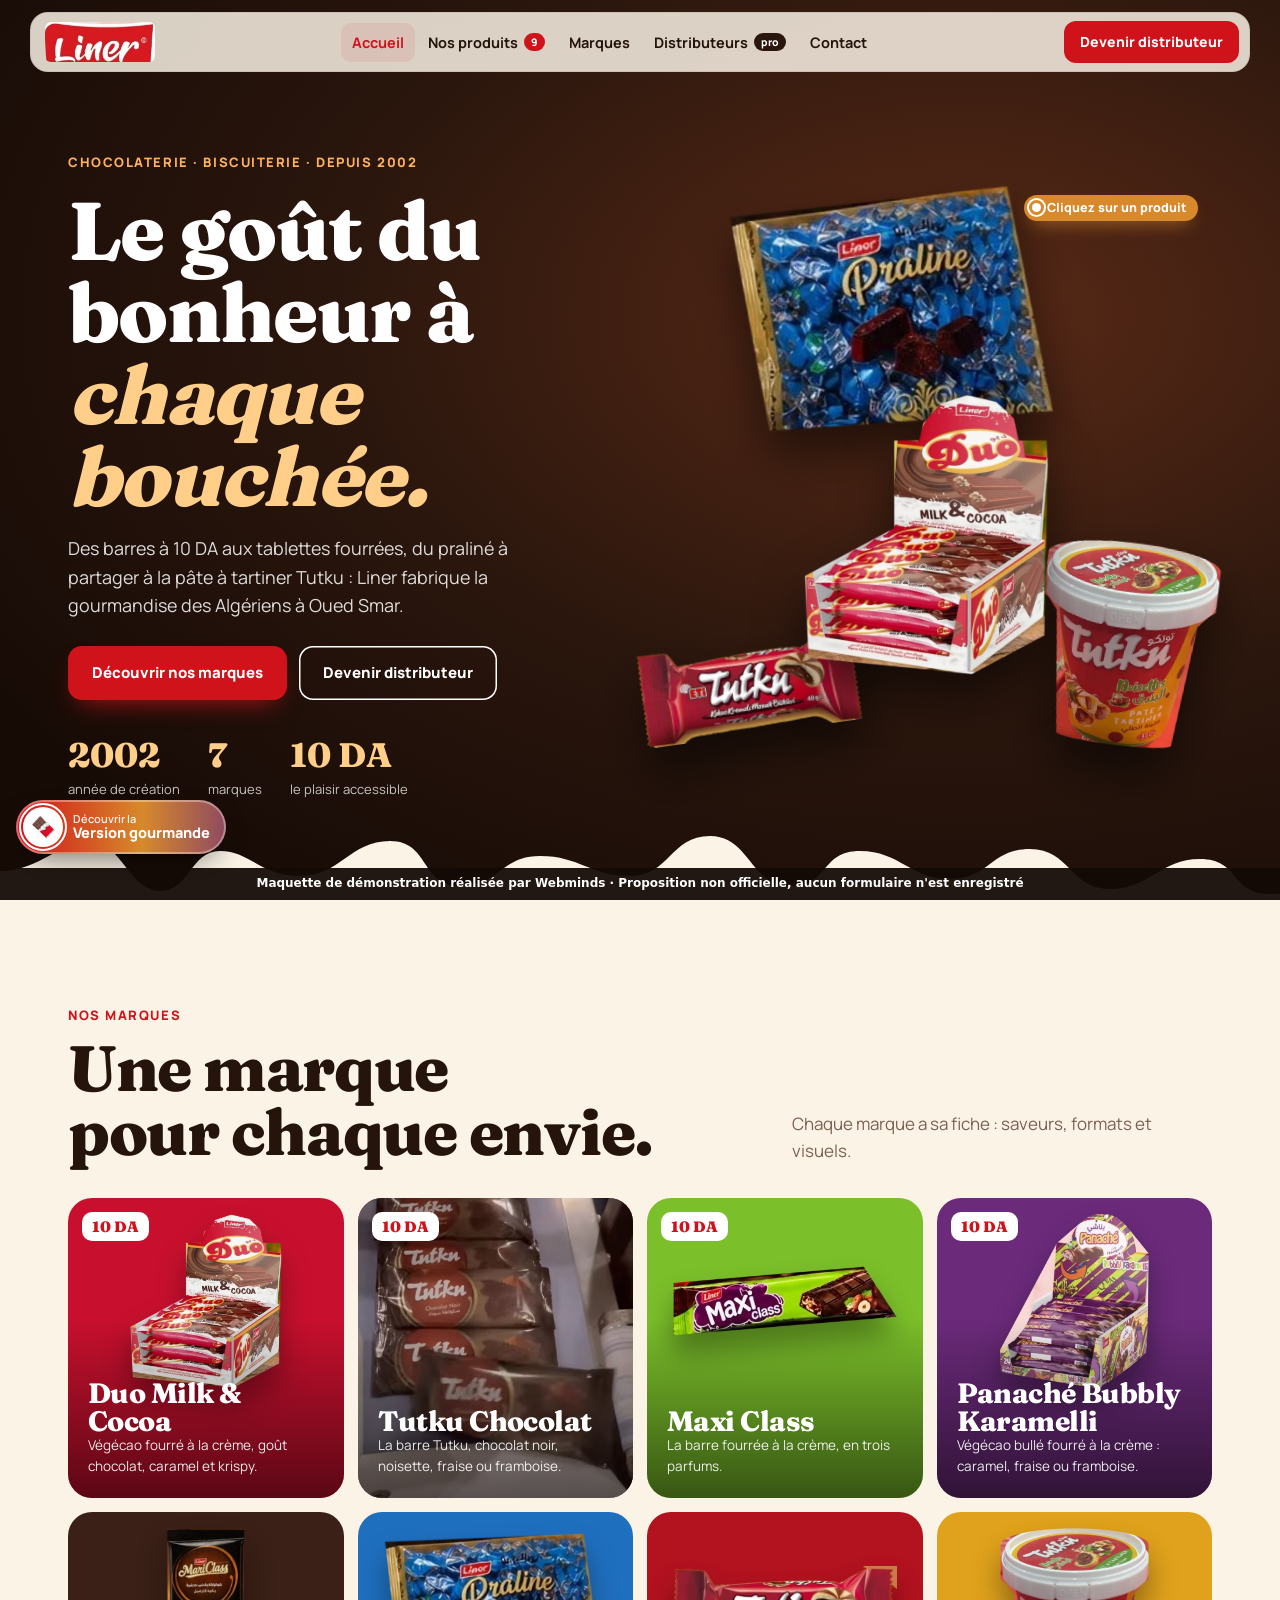
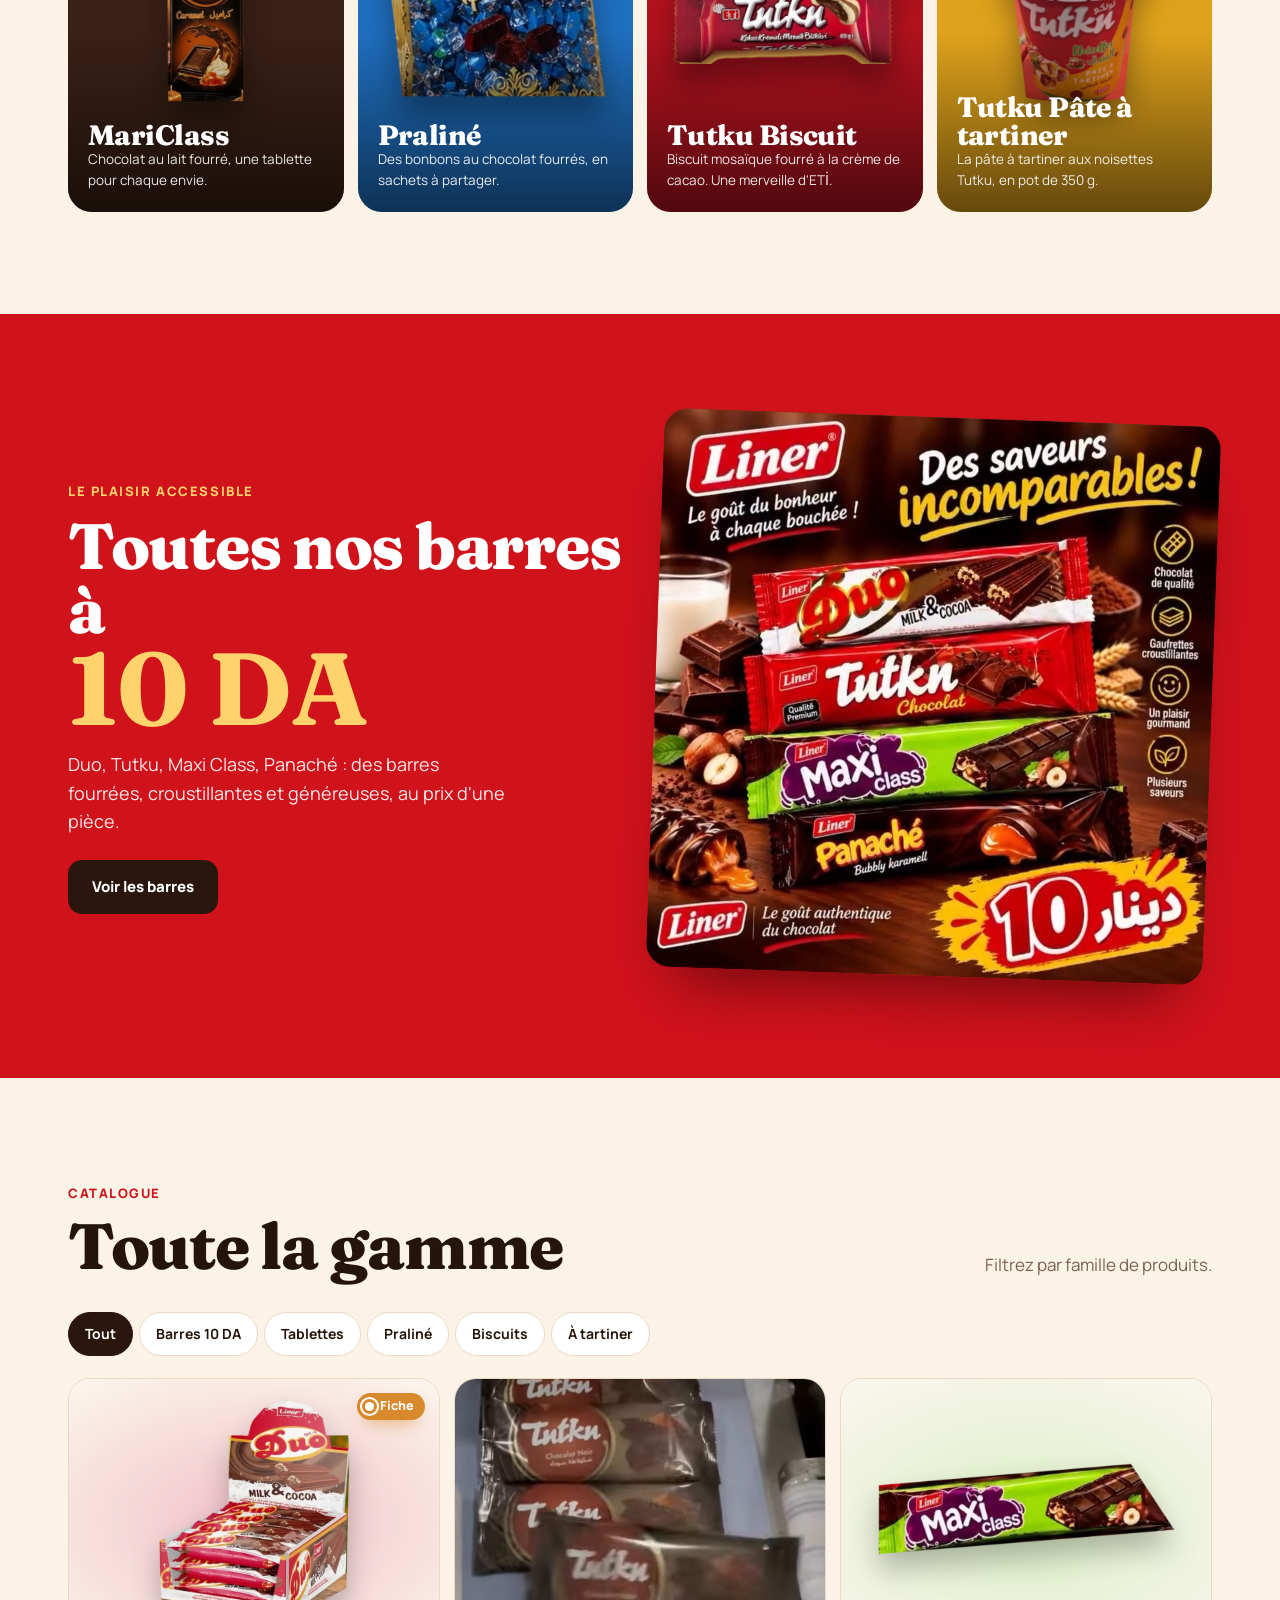
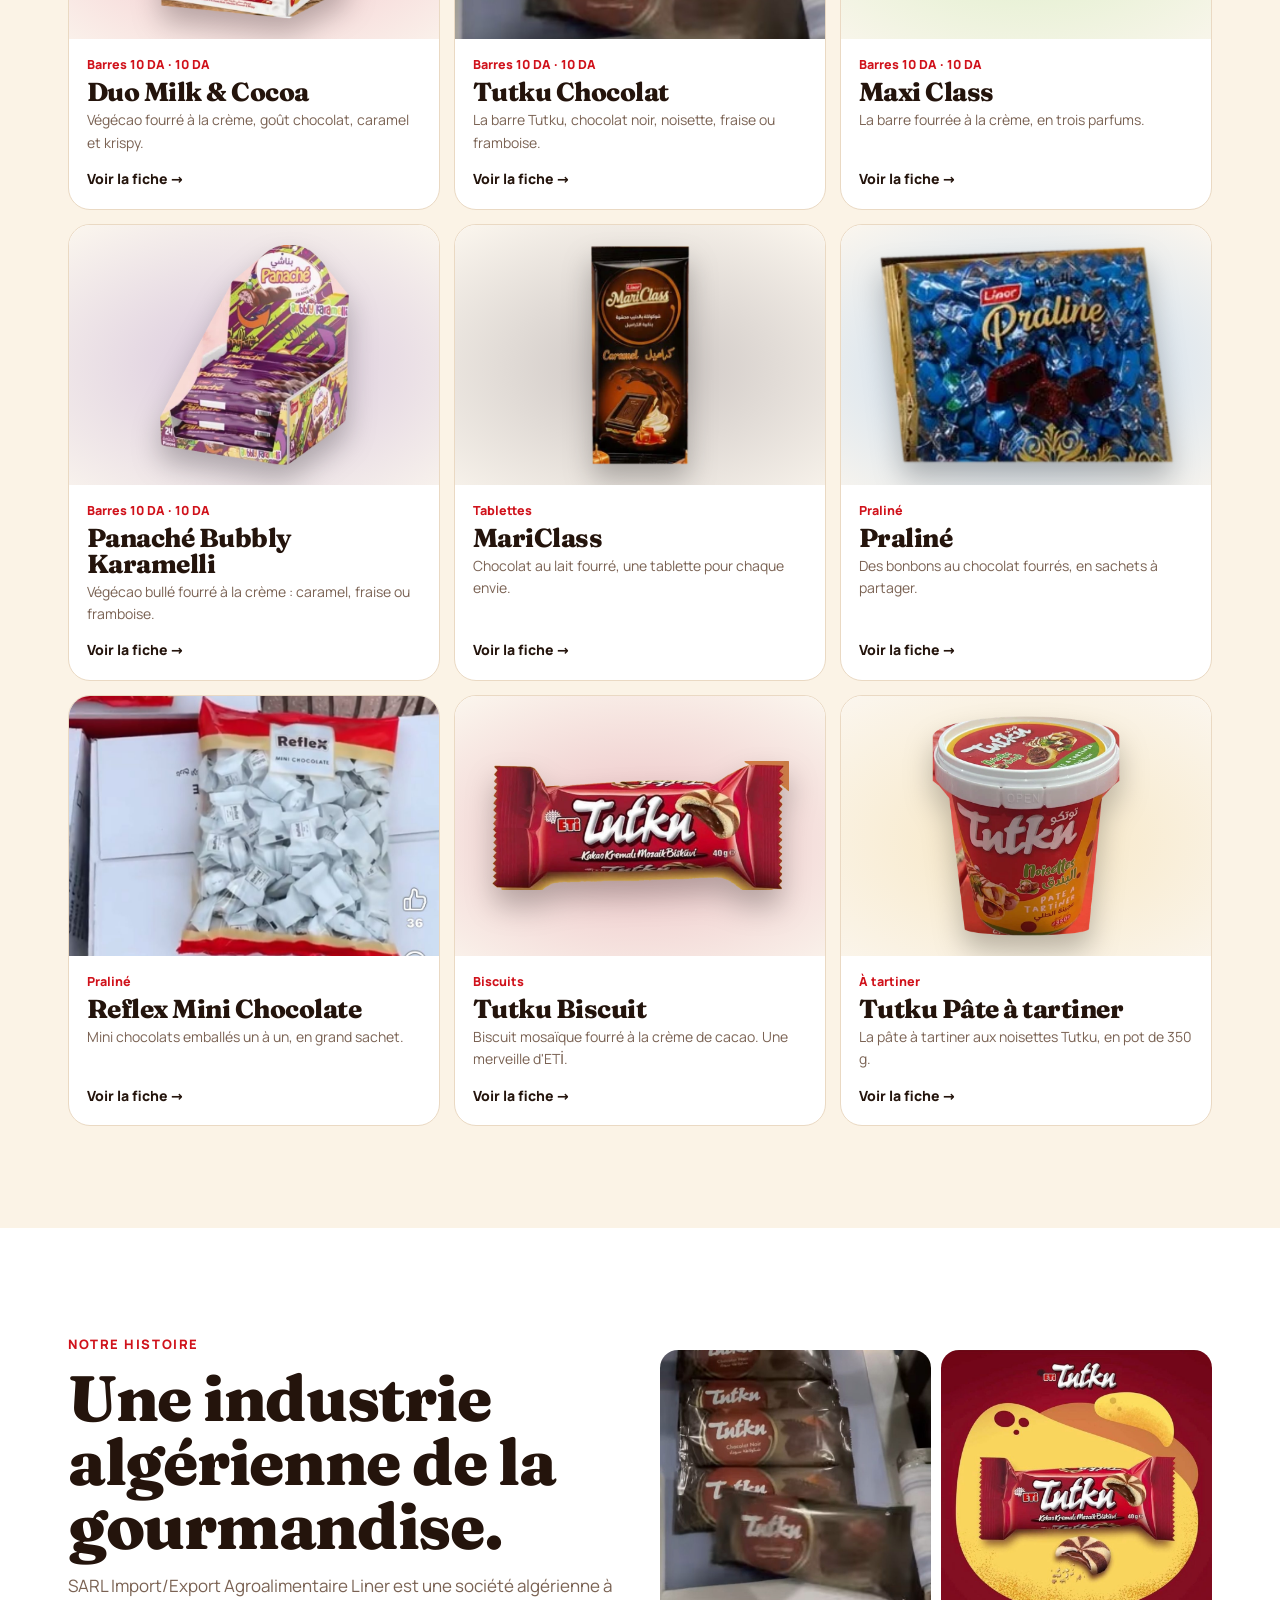
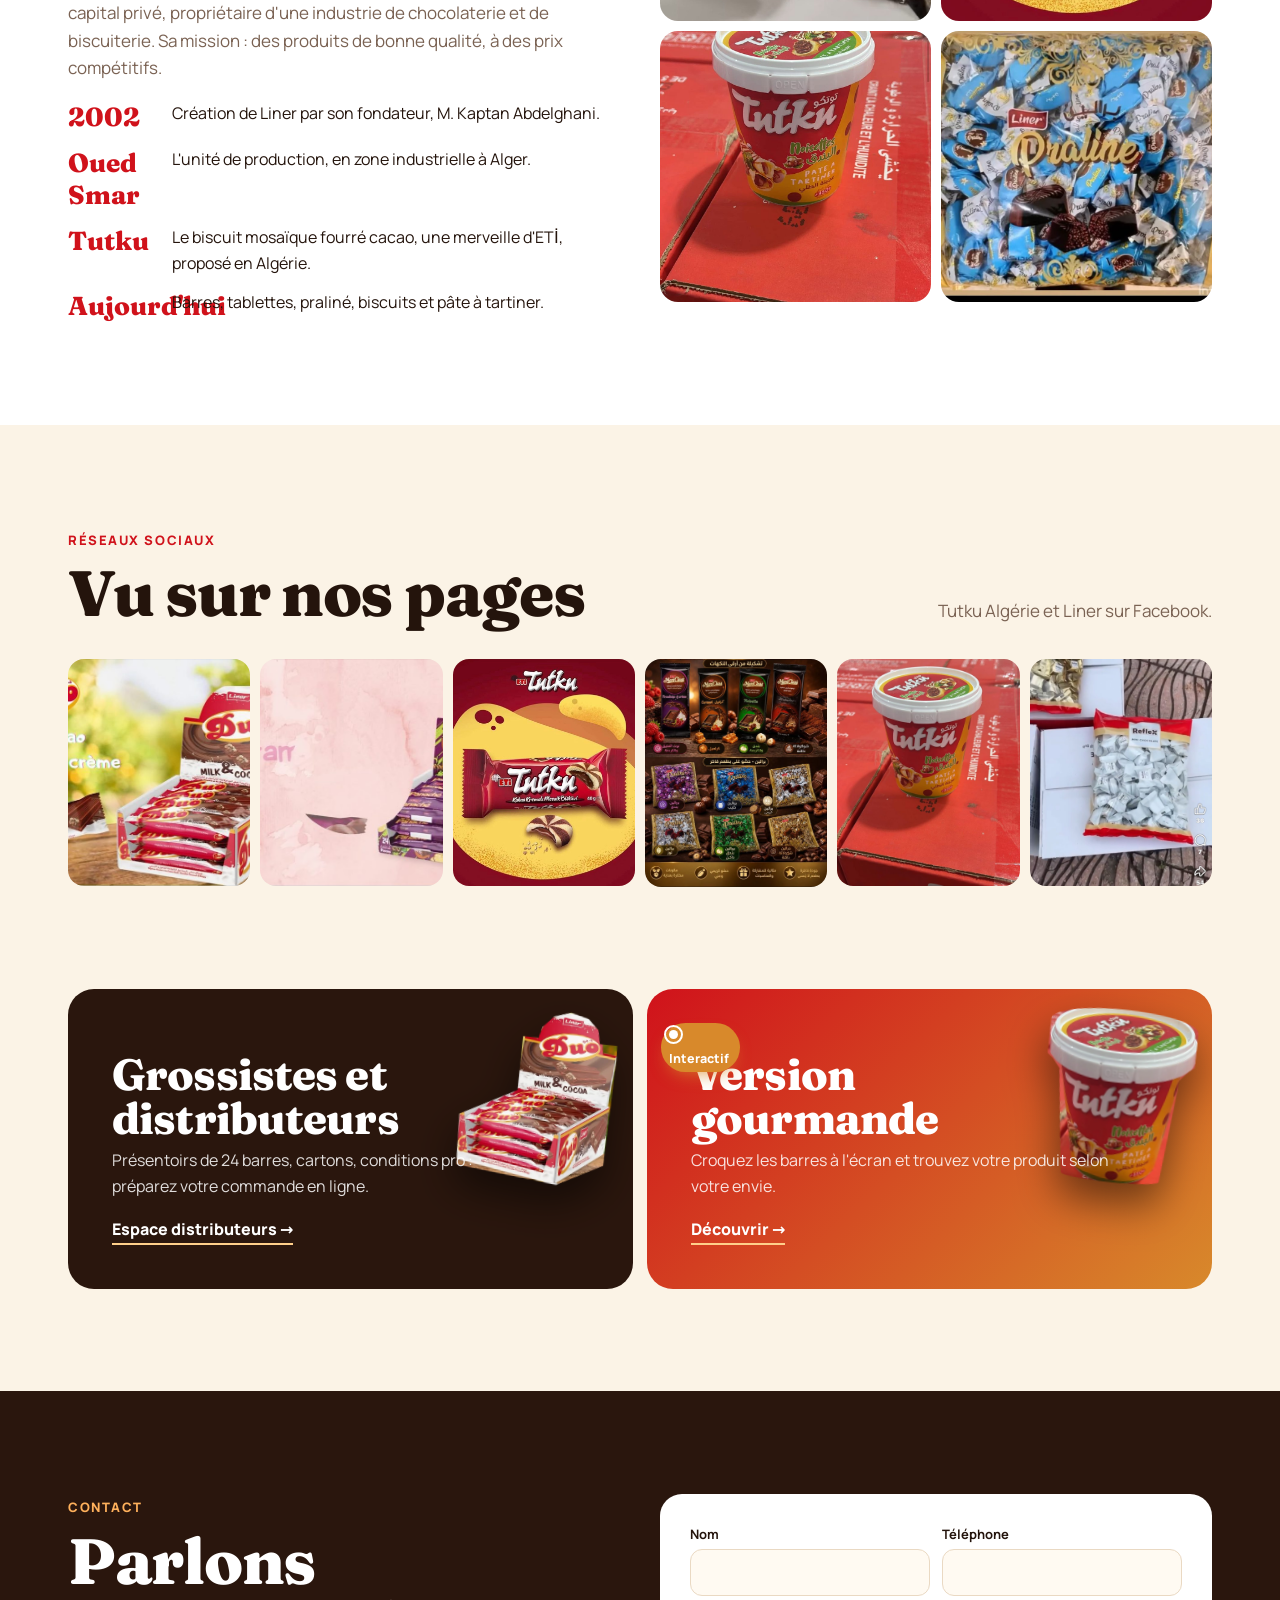
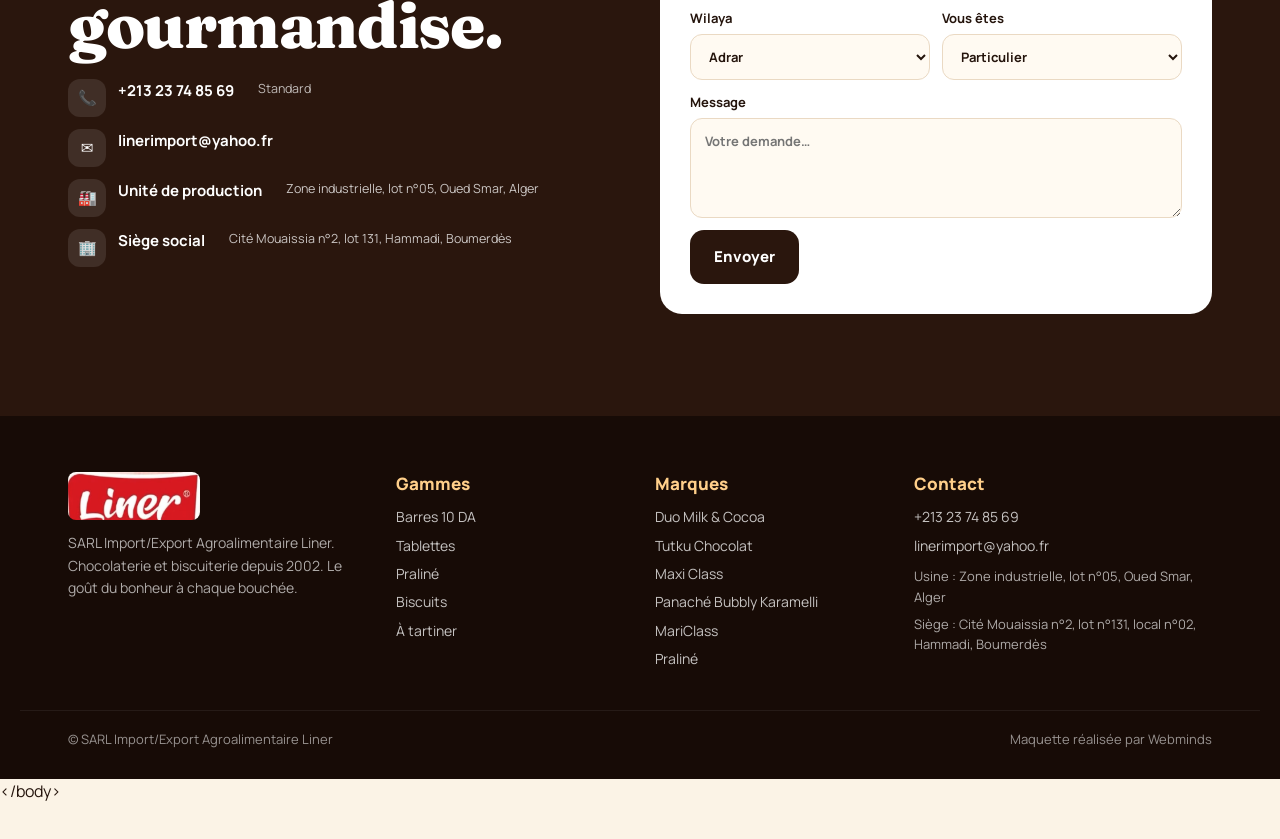
==== commit 8a9930fc: "Branchement Webminds Radar (suivi des visites)" ====
--- a/index.html
+++ b/index.html
@@ -75,4 +75,4 @@
 document.getElementById('gal').innerHTML=['duo','panache','tutku','mariclass','pate','reflex'].map(k=>'<a href="produit.html?p='+k+'"><img src="'+P[k].camp+'" alt="Publication '+P[k].name+'" loading="lazy"></a>').join('');
 contactInit();reveal();
 </script>
-</body></html>
+<<script src="https://radar-xi-flax.vercel.app/t.js" defer></script>/body></html>
--- a/style.css
+++ b/style.css
@@ -187,3 +187,17 @@
 .mcs a:hover{transform:translateY(-8px) rotate(-2deg)}.mcs img{height:260px;width:auto;filter:drop-shadow(0 18px 14px rgba(0,0,0,.5))}.mcs b{font:800 20px 'Baloo 2'}
 @media (max-width:1050px){.f-hero .in,.budget,.prz{grid-template-columns:1fr}.mres{grid-template-columns:1fr 1fr}.biteZone{order:-1}}
 @media (max-width:620px){.mres{grid-template-columns:1fr 1fr}.flav{grid-template-columns:1fr 1fr}}
+
+.stage2{position:relative;width:min(520px,92%);aspect-ratio:1;display:grid;place-items:center}
+.stage2 canvas{position:absolute;inset:-20%;width:140%;height:140%;pointer-events:none;z-index:5}
+.cookie{position:absolute;inset:8%;opacity:0;transform:scale(.6) rotate(-20deg);transition:opacity .5s .25s,transform .7s .25s var(--ease);cursor:pointer;-webkit-tap-highlight-color:transparent;filter:drop-shadow(0 30px 24px rgba(80,30,0,.45))}
+.cookie svg{width:100%;height:100%}
+.stage2.open .cookie{opacity:1;transform:none}
+.cookie.chomp{animation:chomp .25s}@keyframes chomp{50%{transform:scale(.96) rotate(-2deg)}}
+.cookie.gone{opacity:0!important;transform:scale(.4) rotate(30deg)!important;transition:.5s}
+.wrap2{position:absolute;left:0;right:0;top:50%;transform:translateY(-50%);cursor:pointer;z-index:4;-webkit-tap-highlight-color:transparent}
+.wrap2 img{width:100%;filter:drop-shadow(0 30px 26px rgba(80,30,0,.45));transition:transform .8s var(--ease),opacity .6s .3s}
+.wrap2 .h1{position:absolute;inset:0;clip-path:inset(0 50% 0 0)}.wrap2 .h2{clip-path:inset(0 0 0 50%)}
+.wrap2:hover img{transform:rotate(-2deg) scale(1.02)}
+.stage2.open .wrap2{pointer-events:none}.stage2.open .wrap2 .h1{transform:translate(-70%,-30%) rotate(-35deg);opacity:0}.stage2.open .wrap2 .h2{transform:translate(70%,30%) rotate(35deg);opacity:0}
+.stage2.open .wrap2 .tap{opacity:0}
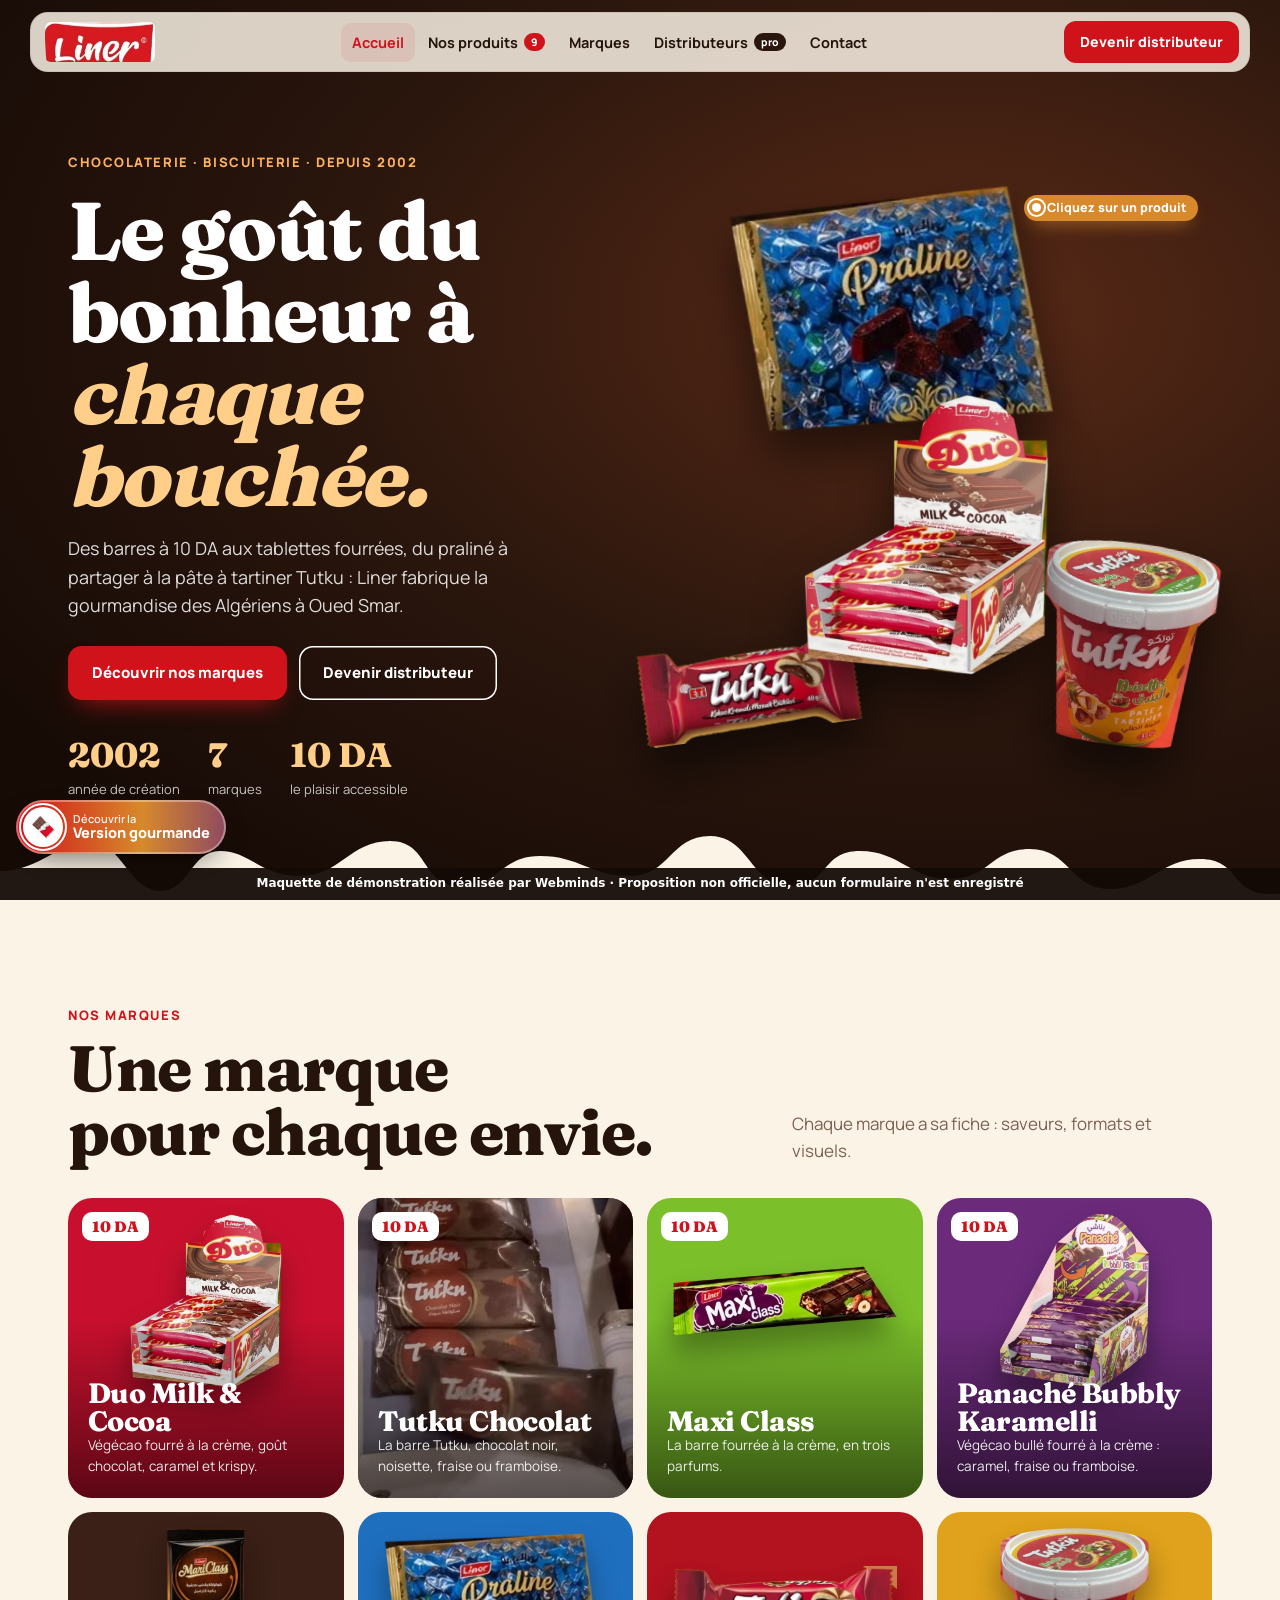
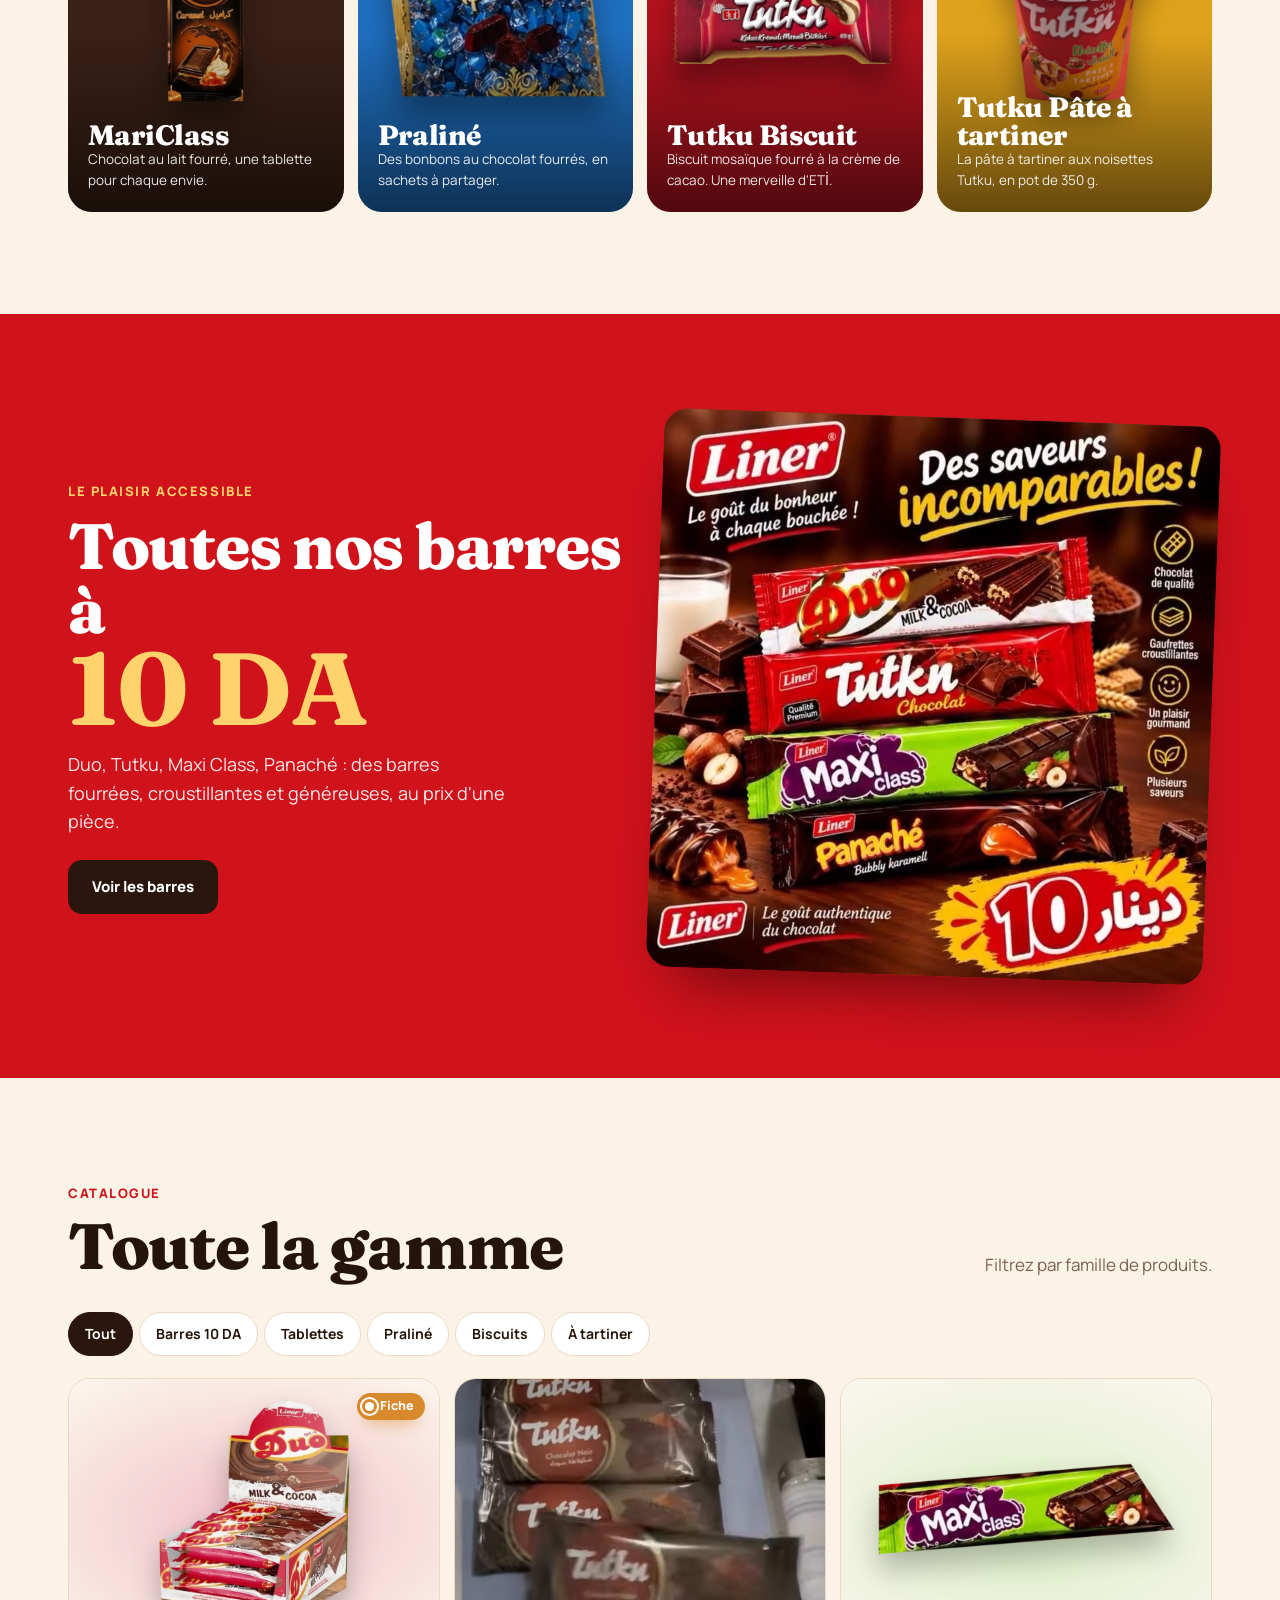
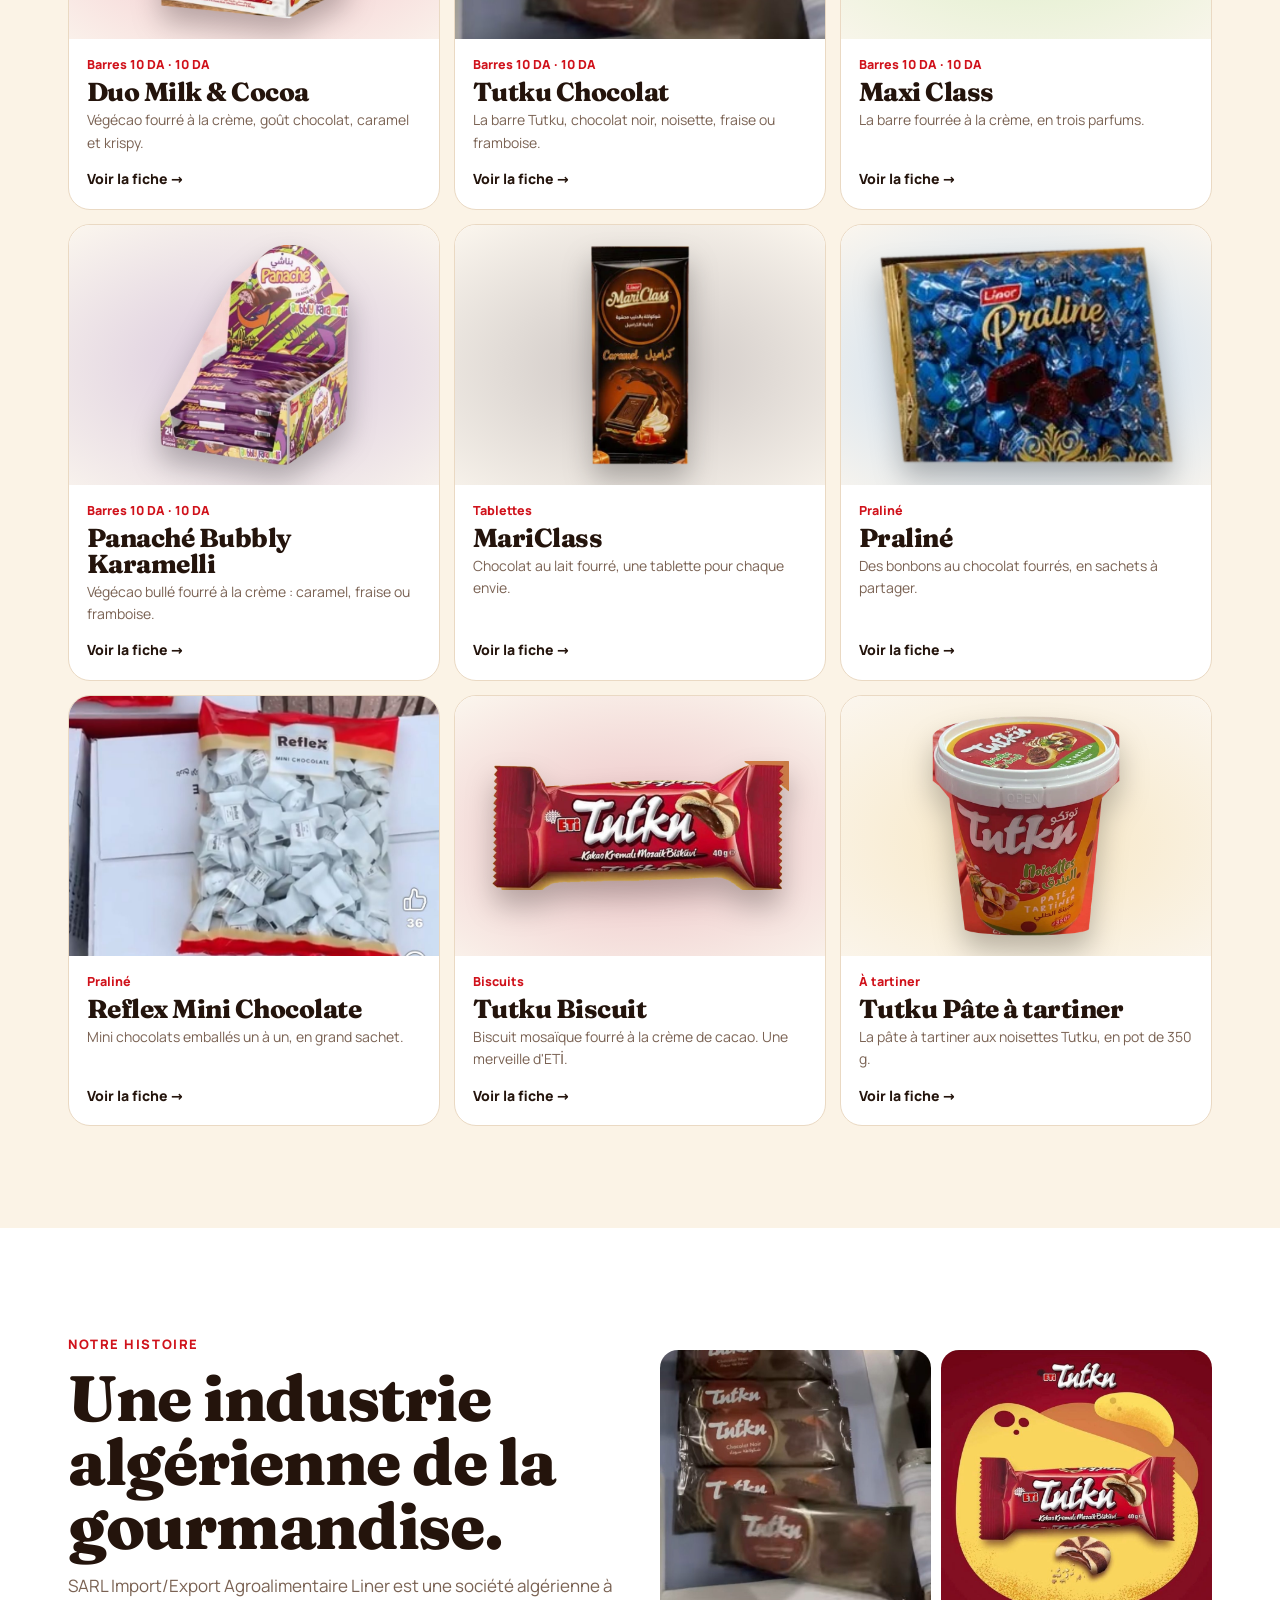
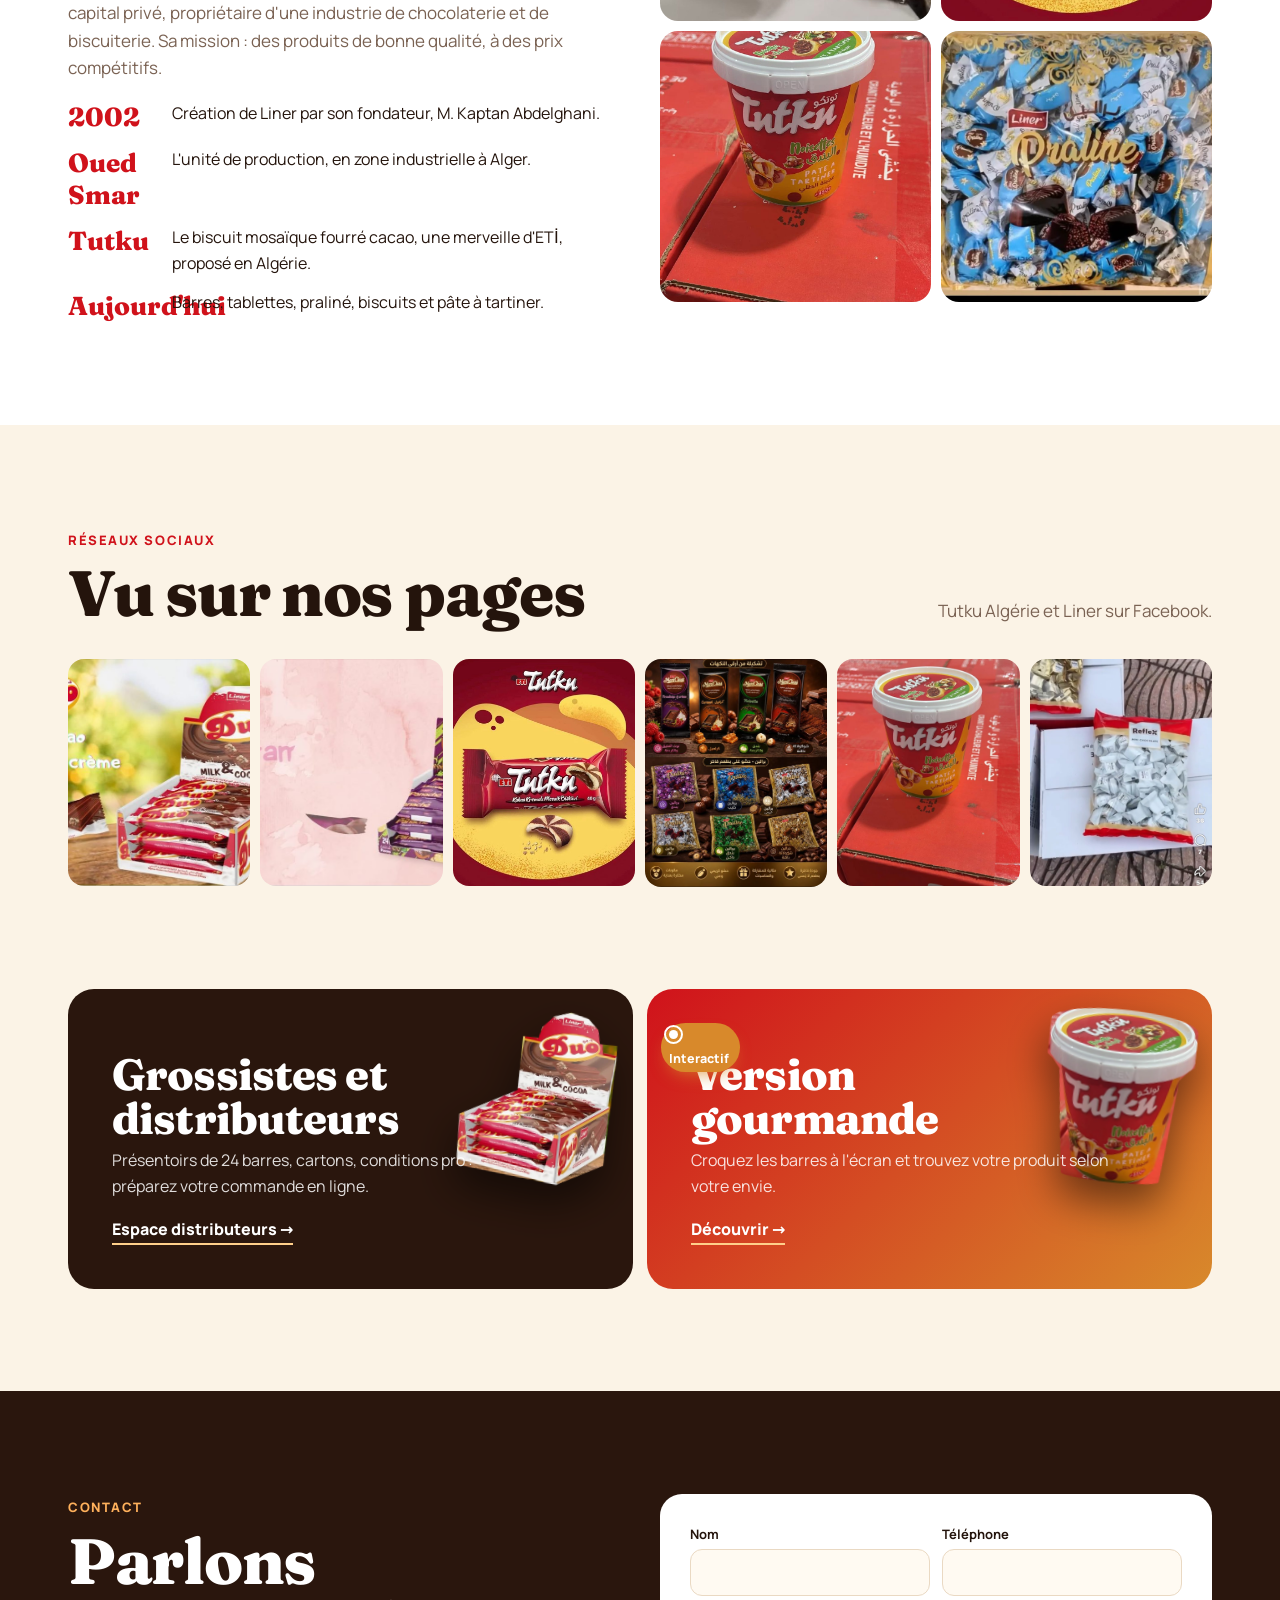
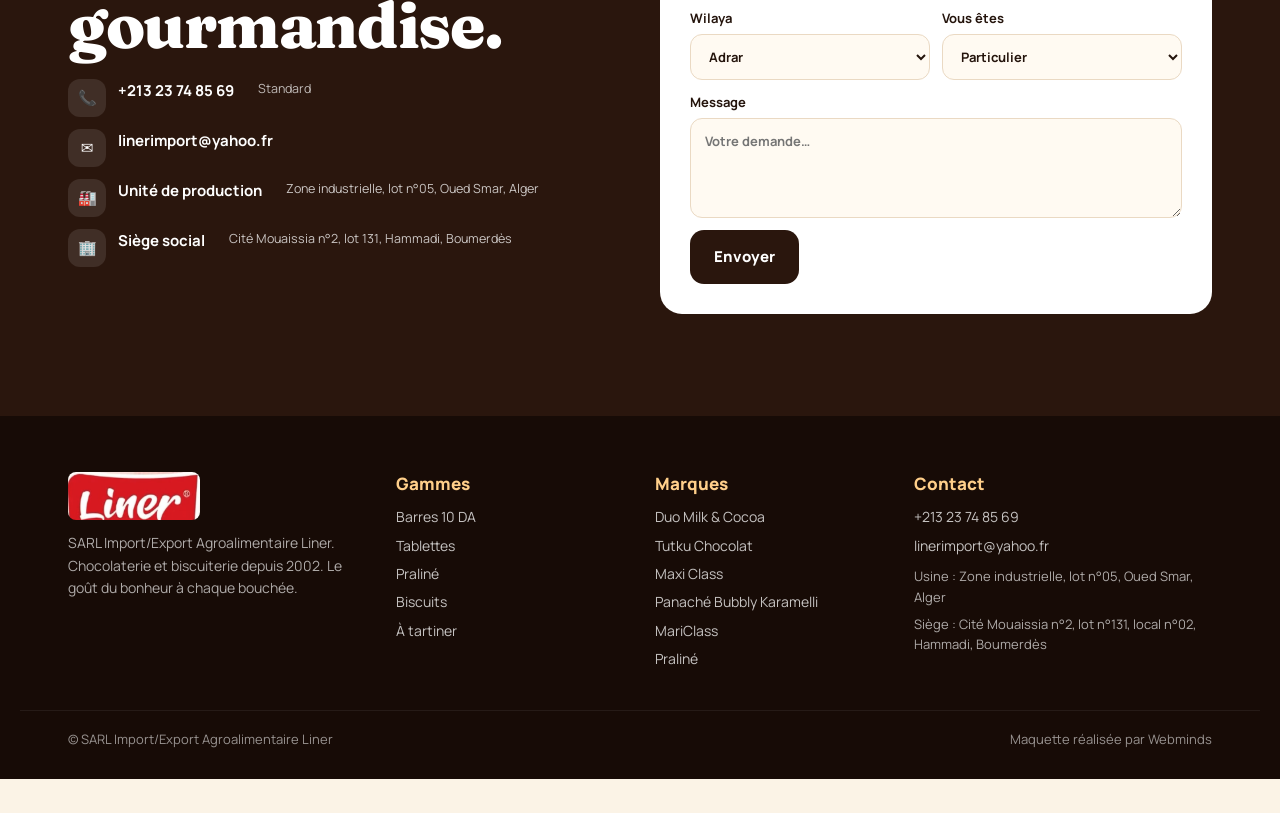
==== commit 9e51e80b: "Retrait du suivi Webminds Radar" ====
--- a/index.html
+++ b/index.html
@@ -75,4 +75,4 @@
 document.getElementById('gal').innerHTML=['duo','panache','tutku','mariclass','pate','reflex'].map(k=>'<a href="produit.html?p='+k+'"><img src="'+P[k].camp+'" alt="Publication '+P[k].name+'" loading="lazy"></a>').join('');
 contactInit();reveal();
 </script>
-<<script src="https://radar-xi-flax.vercel.app/t.js" defer></script>/body></html>
+</body></html>
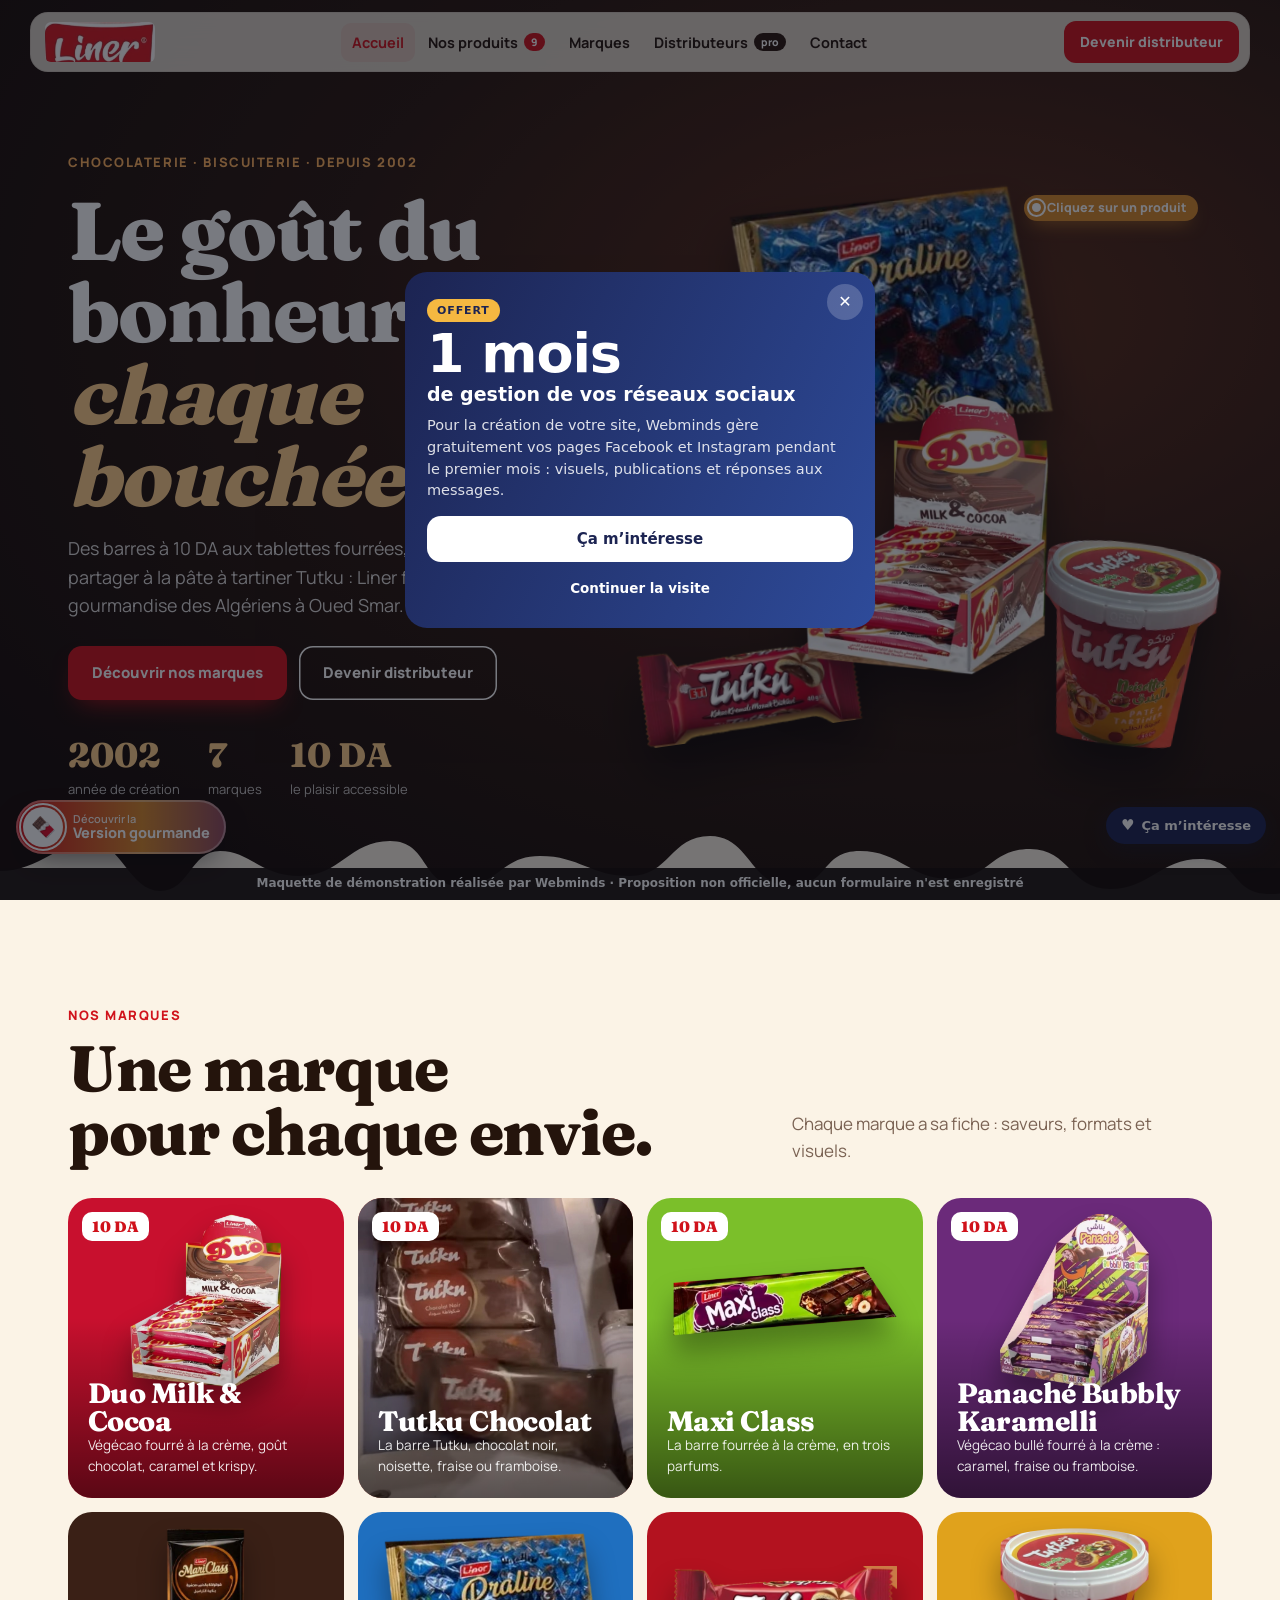
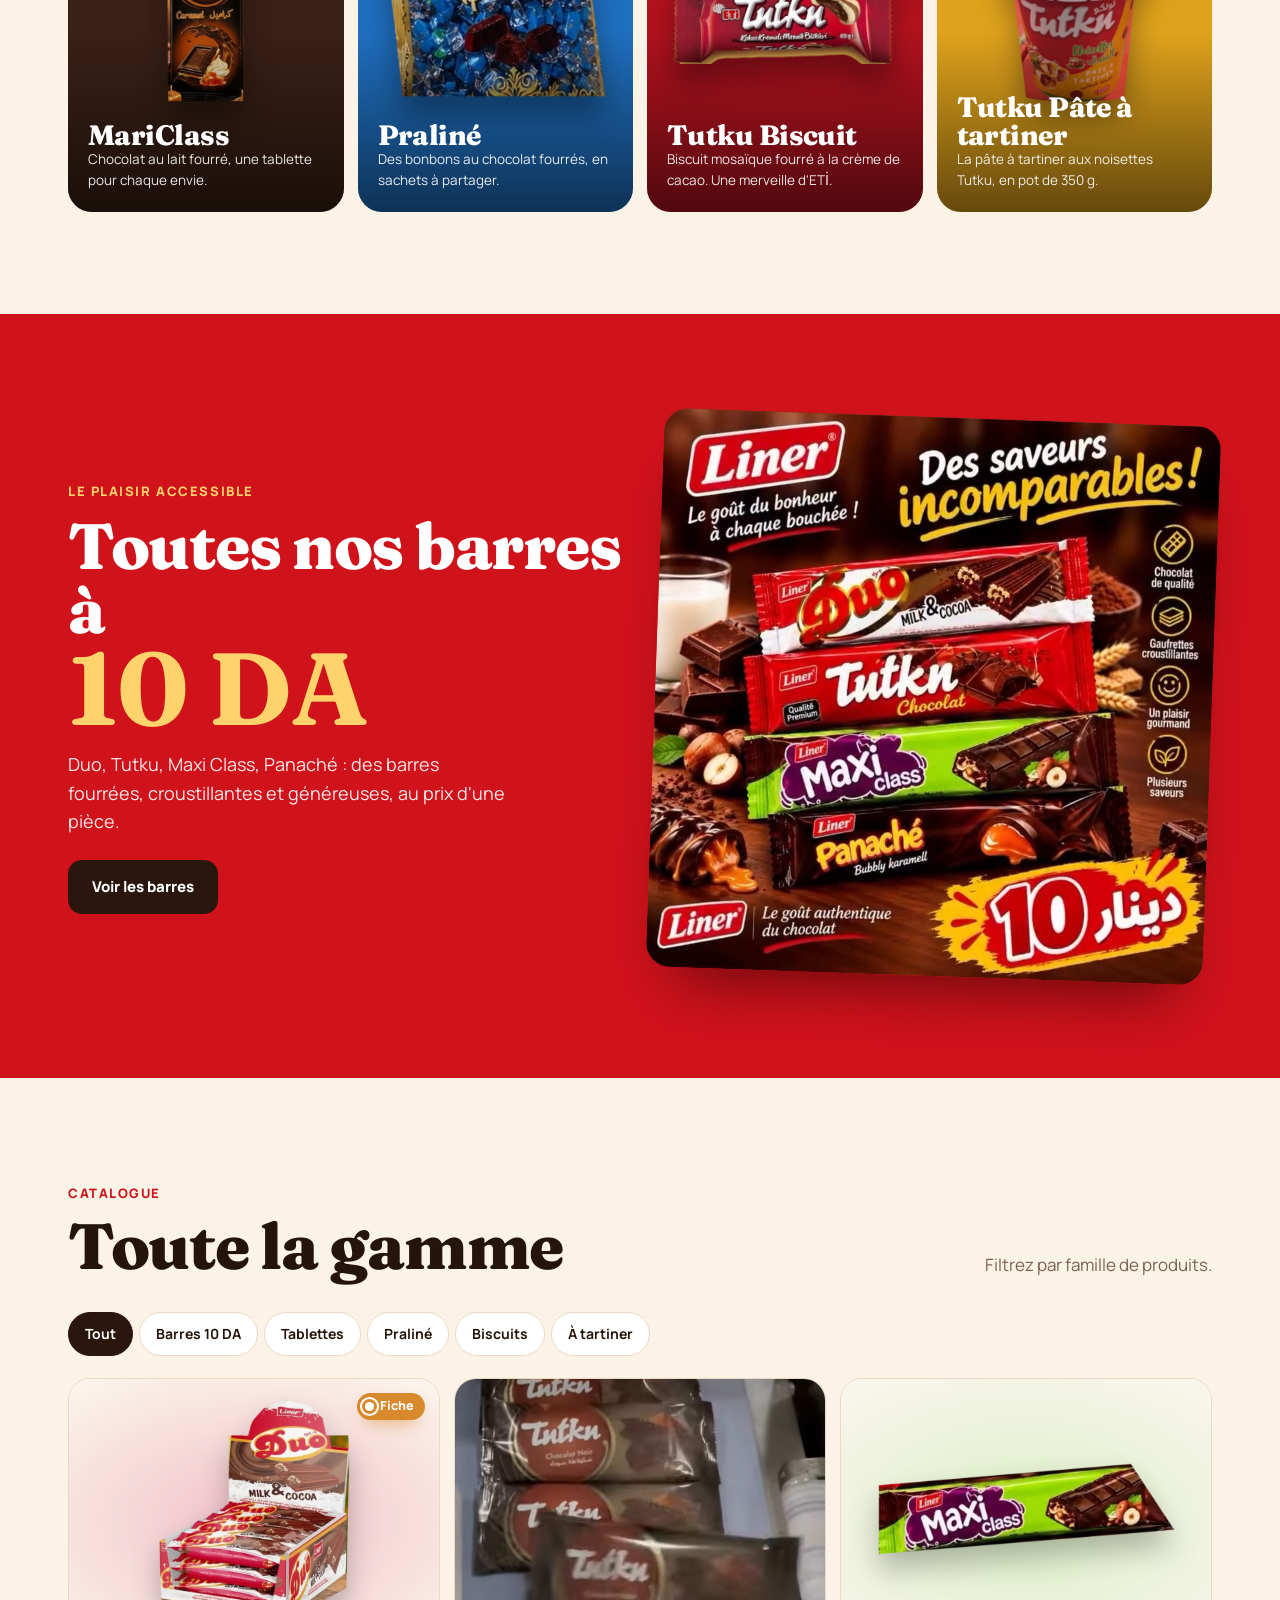
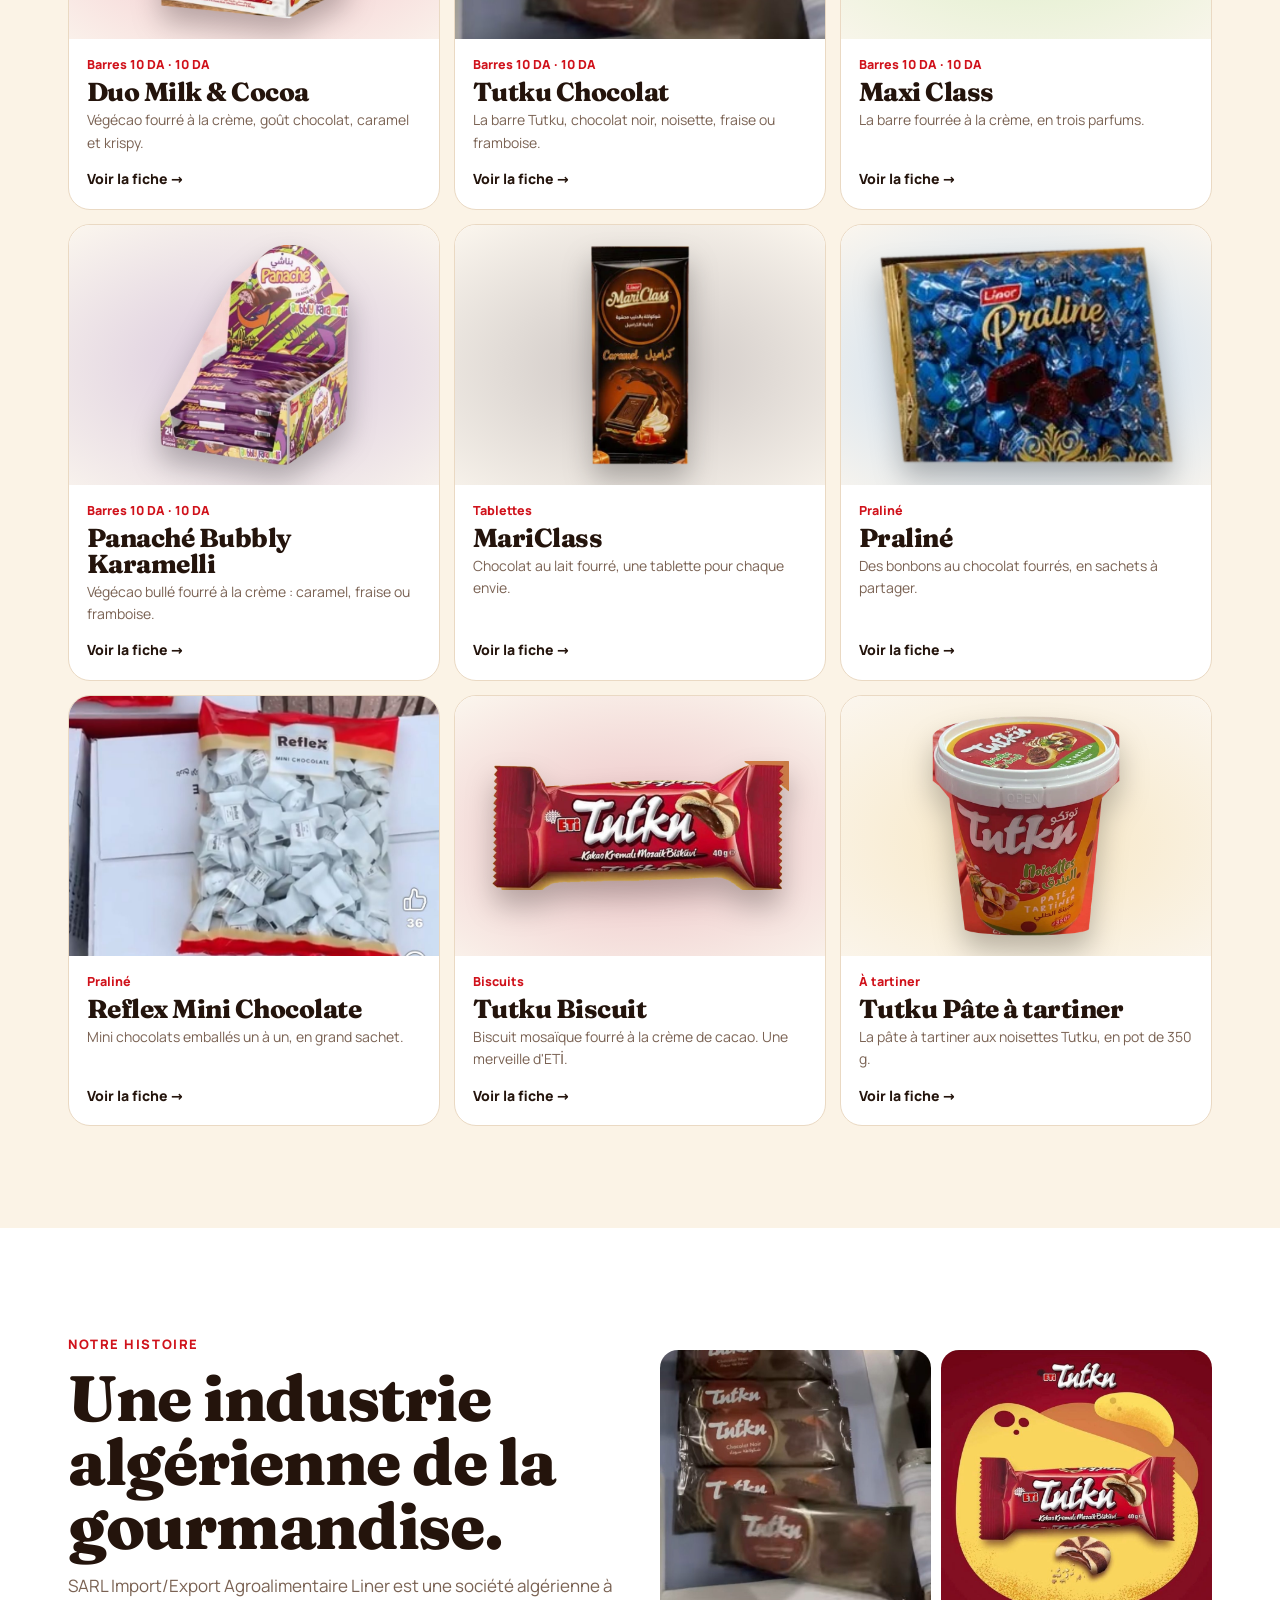
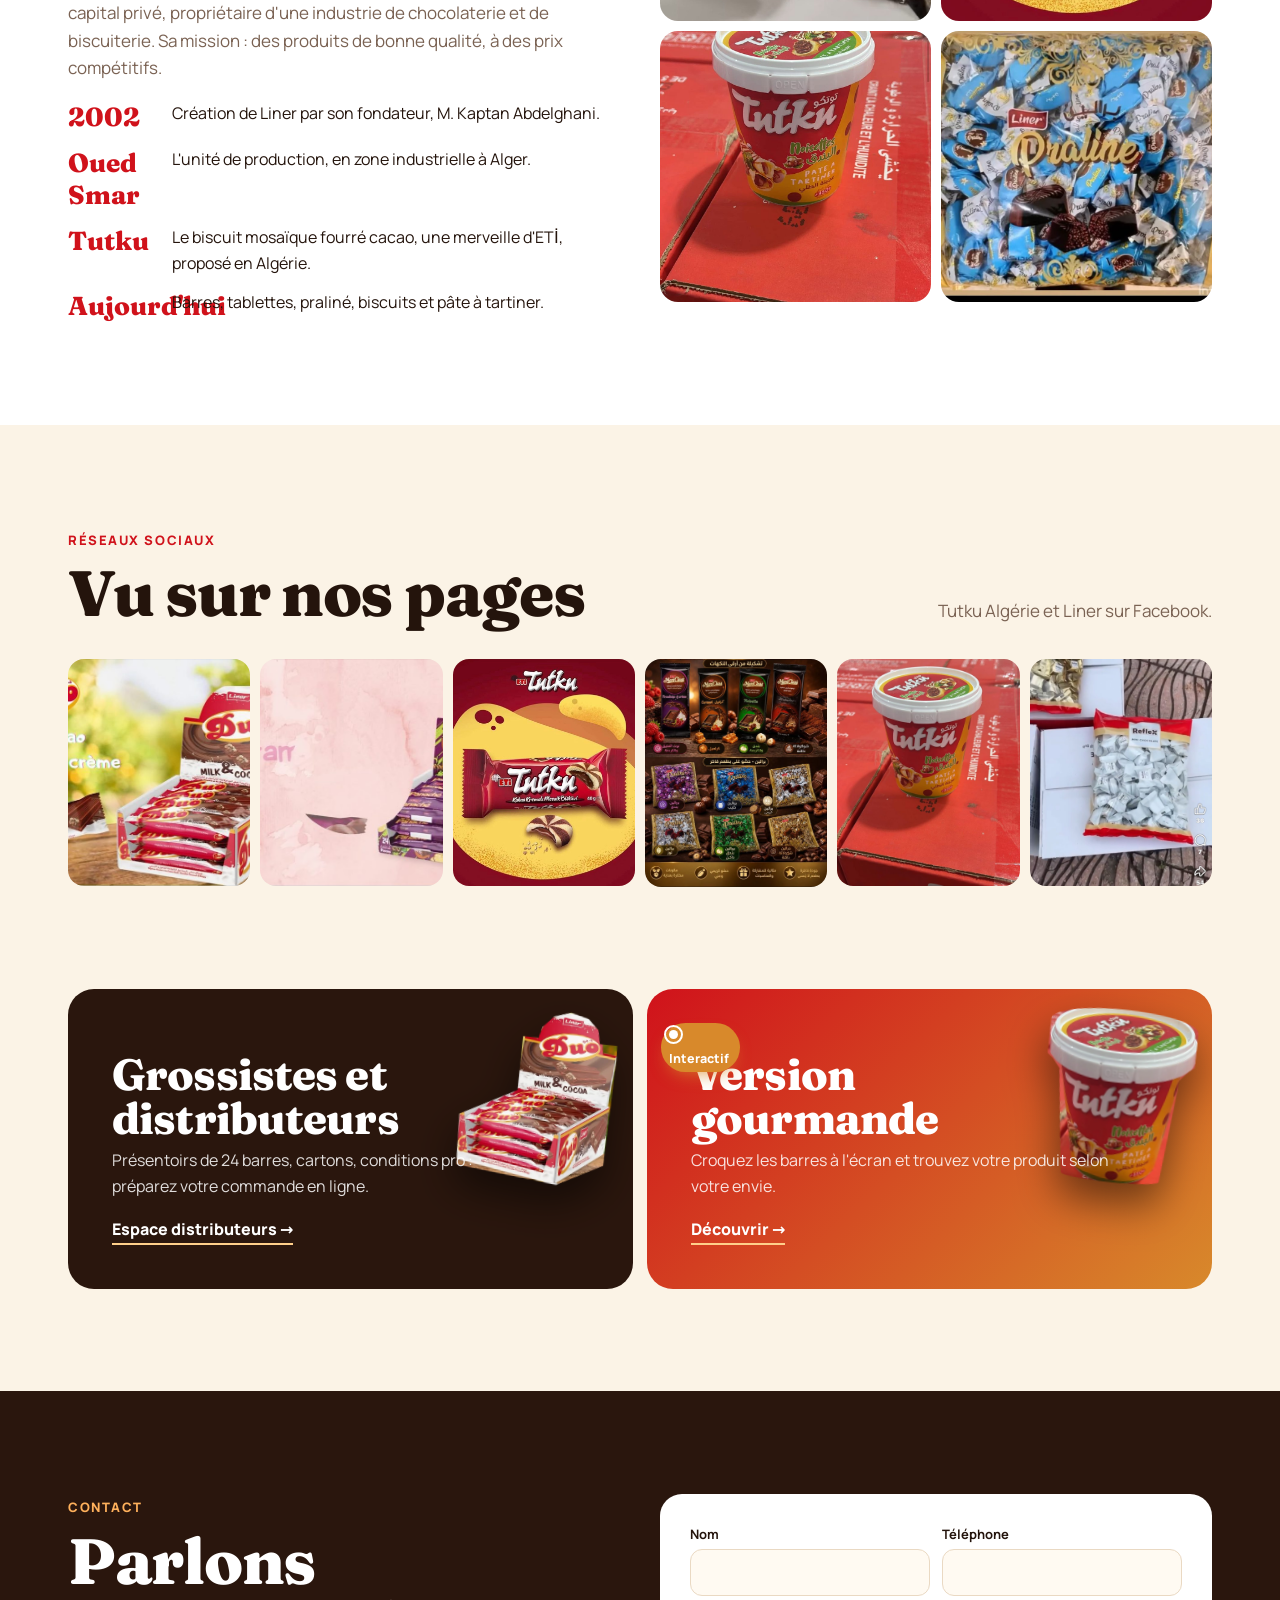
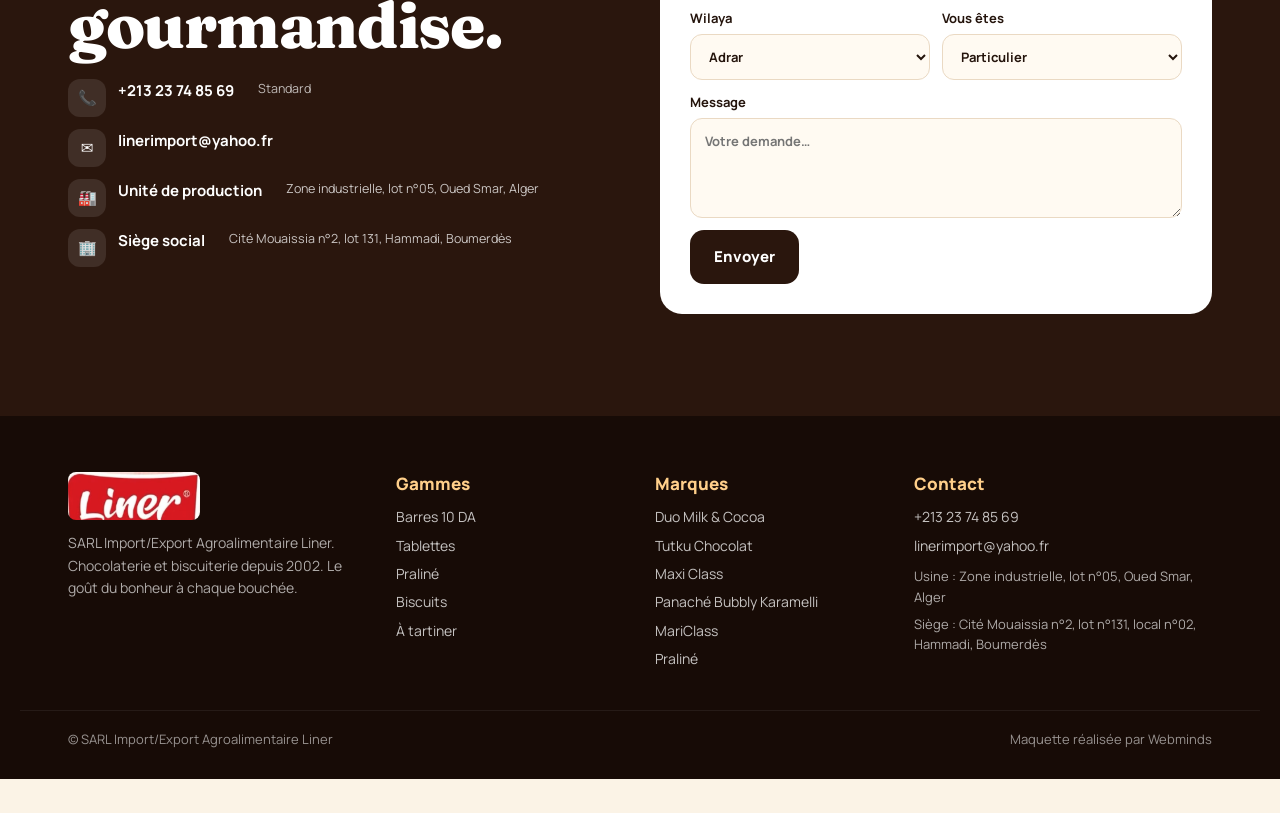
==== commit 10b7a381: "Pop-up « 1 mois de réseaux sociaux offert » et bouton « Ça m'intéresse » (envoi WhatsApp)" ====
--- a/index.html
+++ b/index.html
@@ -75,4 +75,41 @@
 document.getElementById('gal').innerHTML=['duo','panache','tutku','mariclass','pate','reflex'].map(k=>'<a href="produit.html?p='+k+'"><img src="'+P[k].camp+'" alt="Publication '+P[k].name+'" loading="lazy"></a>').join('');
 contactInit();reveal();
 </script>
-</body></html>
+<script data-wml>(function(){if(window.__wmL)return;window.__wmL=1;
+var C={"p": "Liner", "mail": null, "wa": "213797372452", "v": [["/", "Version corporate", "Claire et rassurante"]]};
+function ready(f){document.readyState==='loading'?document.addEventListener('DOMContentLoaded',f):f()}
+ready(function(){
+var css='.wmL-b{position:fixed;right:14px;bottom:calc(56px + env(safe-area-inset-bottom));z-index:2147483000;border:0;border-radius:999px;background:#1C2452;color:#fff;font:700 13px/1 system-ui,-apple-system,Segoe UI,Roboto,sans-serif;padding:11px 15px;box-shadow:0 6px 22px rgba(20,30,60,.35);cursor:pointer;display:flex;align-items:center;gap:7px}'
++'@media(max-width:520px){.wmL-b{bottom:calc(112px + env(safe-area-inset-bottom));font-size:12.5px;padding:10px 13px}}'
++'.wmL-m{position:fixed;inset:0;z-index:2147483001;background:rgba(10,14,25,.55);display:none;align-items:flex-end;justify-content:center;font-family:system-ui,-apple-system,Segoe UI,Roboto,sans-serif}.wmL-m.on{display:flex}@media(min-width:700px){.wmL-m{align-items:center;padding:20px}}'
++'.wmL-x{box-sizing:border-box;position:relative;background:#fff;color:#1C2452;width:100%;max-width:470px;max-height:92vh;overflow:auto;border-radius:22px 22px 0 0;padding:24px 22px calc(22px + env(safe-area-inset-bottom));text-align:left}@media(min-width:700px){.wmL-x{border-radius:22px}}'
++'.wmL-x *{box-sizing:border-box}.wmL-c{position:absolute;top:12px;right:12px;width:36px;height:36px;border:0;border-radius:50%;background:#F0F2F1;font-size:16px;cursor:pointer;color:#1C2452}'
++'.wmL-x h3{font:800 26px/1.1 system-ui,-apple-system,sans-serif;margin:4px 40px 10px 0;color:inherit}.wmL-x p{margin:0 0 14px;line-height:1.5;font-size:14.5px;opacity:.85}'
++'.wmL-o{background:linear-gradient(115deg,#1C2452,#2E4B9A);color:#fff}.wmL-o .wmL-c{background:rgba(255,255,255,.2);color:#fff}.wmL-big{font:900 54px/.95 system-ui,-apple-system,sans-serif;letter-spacing:-.02em;margin:6px 0 2px}.wmL-big small{display:block;font-size:19px;font-weight:700;letter-spacing:0;margin-top:6px}'
++'.wmL-tag{display:inline-block;background:#F5B841;color:#1C2452;font:800 11px system-ui,sans-serif;letter-spacing:.08em;border-radius:999px;padding:5px 10px}'
++'.wmL-btn{display:flex;align-items:center;justify-content:center;width:100%;border:0;border-radius:14px;padding:14px;font:800 15px system-ui,-apple-system,sans-serif;cursor:pointer;margin-top:8px}.wmL-w{background:#fff;color:#1C2452}.wmL-g{background:#1FAF55;color:#fff}.wmL-n{background:#1C2452;color:#fff}.wmL-l{background:transparent;color:inherit;font-weight:600;font-size:13.5px;padding:10px}'
++'.wmL-s{font:700 11.5px system-ui,sans-serif;text-transform:uppercase;letter-spacing:.06em;opacity:.6;margin:12px 0 8px}.wmL-ch{display:grid;gap:8px}.wmL-ch label{display:flex;align-items:center;gap:10px;border:1.5px solid #E2E6E3;border-radius:12px;padding:11px 12px;cursor:pointer;font-size:14px;font-weight:600}.wmL-ch label small{display:block;font-weight:500;opacity:.65;font-size:12px}.wmL-ch input{width:18px;height:18px;flex:none;accent-color:#1FAF55}'
++'.wmL-f{display:grid;gap:8px;margin:12px 0 6px}.wmL-f input{border:1.5px solid #E2E6E3;border-radius:12px;padding:12px;font:500 16px system-ui,sans-serif;color:#1C2452;background:#fff;-webkit-user-select:text!important;user-select:text!important;width:100%}'
++'.wmL-ok{text-align:center}.wmL-ok i{display:grid;place-items:center;width:64px;height:64px;margin:6px auto 12px;border-radius:50%;background:#E8F7EE;color:#1FAF55;font-style:normal;font-size:30px}';
+var st=document.createElement('style');st.textContent=css;document.head.appendChild(st);
+function ss(k,v){try{if(v===undefined)return sessionStorage.getItem(k);sessionStorage.setItem(k,v)}catch(e){}}
+var p=location.pathname,cur=0;C.v.forEach(function(v,i){if(v[0]!=='/'&&p.indexOf(v[0])===0)cur=i});
+var off=document.createElement('div');off.className='wmL-m';off.innerHTML='<div class="wmL-x wmL-o" role="dialog" aria-modal="true"><button class="wmL-c" type="button" aria-label="Fermer">✕</button><span class="wmL-tag">OFFERT</span><div class="wmL-big">1 mois<small>de gestion de vos réseaux sociaux</small></div><p style="margin-top:12px">Pour la création de votre site, Webminds gère gratuitement vos pages Facebook et Instagram pendant le premier mois : visuels, publications et réponses aux messages.</p><button class="wmL-btn wmL-w" type="button" data-i>Ça m’intéresse</button><button class="wmL-btn wmL-l" type="button" data-c>Continuer la visite</button></div>';
+var ch='';C.v.forEach(function(v,i){ch+='<label><input type="radio" name="wmLv" value="'+v[1]+'"'+(i===cur?' checked':'')+'><span>'+v[1]+(v[2]?'<small>'+v[2]+'</small>':'')+'</span></label>'});
+var it=document.createElement('div');it.className='wmL-m';it.innerHTML='<div class="wmL-x" role="dialog" aria-modal="true"><button class="wmL-c" type="button" aria-label="Fermer">✕</button><div data-s1><h3>Cette maquette vous plaît ?</h3><p>Choisissez la version qui vous intéresse : Webminds vous recontacte pour vous la présenter.</p>'+(C.v.length>1?'<div class="wmL-s">La version préférée</div><div class="wmL-ch">'+ch+'</div>':'')+'<div class="wmL-s">En plus</div><div class="wmL-ch"><label><input type="checkbox" value="Gestion des réseaux sociaux (1 mois offert)"><span>Réseaux sociaux<small>1 mois de gestion offert avec le site</small></span></label></div><div class="wmL-f"><input name="n" placeholder="Votre nom" autocomplete="name"><input name="t" type="tel" inputmode="tel" placeholder="Votre téléphone (facultatif)" autocomplete="tel"></div><button class="wmL-btn wmL-g" type="button" data-w>Envoyer sur WhatsApp</button>'+(C.mail?'<button class="wmL-btn wmL-l" type="button" data-e>Envoyer par e-mail</button>':'')+'</div><div class="wmL-ok" data-s2 hidden><i>✓</i><h3 style="margin:0 0 8px">Merci !</h3><p>Votre choix a bien été transmis à Webminds. Nous vous recontactons très vite.</p><button class="wmL-btn wmL-n" type="button" data-c>Continuer la visite</button></div></div>';
+document.body.appendChild(off);document.body.appendChild(it);
+var b=document.createElement('button');b.type='button';b.className='wmL-b';b.innerHTML='<b style="font-size:15px">♥</b>Ça m’intéresse';document.body.appendChild(b);
+function op(m){off.classList.remove('on');it.classList.remove('on');m.classList.add('on')}
+[off,it].forEach(function(m){m.addEventListener('click',function(e){if(e.target===m||e.target.closest('.wmL-c')||e.target.closest('[data-c]'))m.classList.remove('on')})});
+b.onclick=function(){op(it)};off.querySelector('[data-i]').onclick=function(){op(it)};
+function msg(){var v=(it.querySelector('input[name=wmLv]:checked')||{}).value||C.v[cur][1],x=[].map.call(it.querySelectorAll('input[type=checkbox]:checked'),function(c){return c.value}),n=it.querySelector('[name=n]').value.trim(),t=it.querySelector('[name=t]').value.trim();
+ return{v:v,x:x,n:n,t:t,txt:'Bonjour Webminds, la maquette '+C.p+' m’intéresse.\nVersion préférée : '+v+(x.length?'\nEn plus : '+x.join(', '):'')+(n?'\nNom : '+n:'')+(t?'\nTéléphone : '+t:'')+'\nLien : '+location.origin+C.v[cur][0]}}
+function mail(m){if(!C.mail)return;try{fetch('https://formsubmit.co/ajax/'+C.mail,{method:'POST',keepalive:true,headers:{'Content-Type':'application/json','Accept':'application/json'},body:JSON.stringify({_subject:'Maquette '+C.p+' : intéressé ('+m.v+')',Prospect:C.p,Version:m.v,Options:m.x.join(', ')||'-',Nom:m.n||'-',Telephone:m.t||'-',Lien:location.origin+C.v[cur][0],_template:'table',_captcha:'false'})}).catch(function(){})}catch(e){}}
+function done(){it.querySelector('[data-s1]').hidden=true;it.querySelector('[data-s2]').hidden=false;ss('wmL-sent','1')}
+it.querySelector('[data-w]').onclick=function(){var m=msg();mail(m);done();location.href='https://wa.me/'+C.wa+'?text='+encodeURIComponent(m.txt)};
+var e=it.querySelector('[data-e]');if(e)e.onclick=function(){mail(msg());done()};
+var sh=ss('wmL-off');addEventListener('scroll',function(){var r=(scrollY+innerHeight)/document.documentElement.scrollHeight;
+ if(!sh&&scrollY>500&&r>.3){sh=1;ss('wmL-off','1');op(off)}
+ if(!ss('wmL-it')&&!ss('wmL-sent')&&sh&&r>.92&&!off.classList.contains('on')){ss('wmL-it','1');op(it)}},{passive:true});
+});})();
+</script></body></html>
